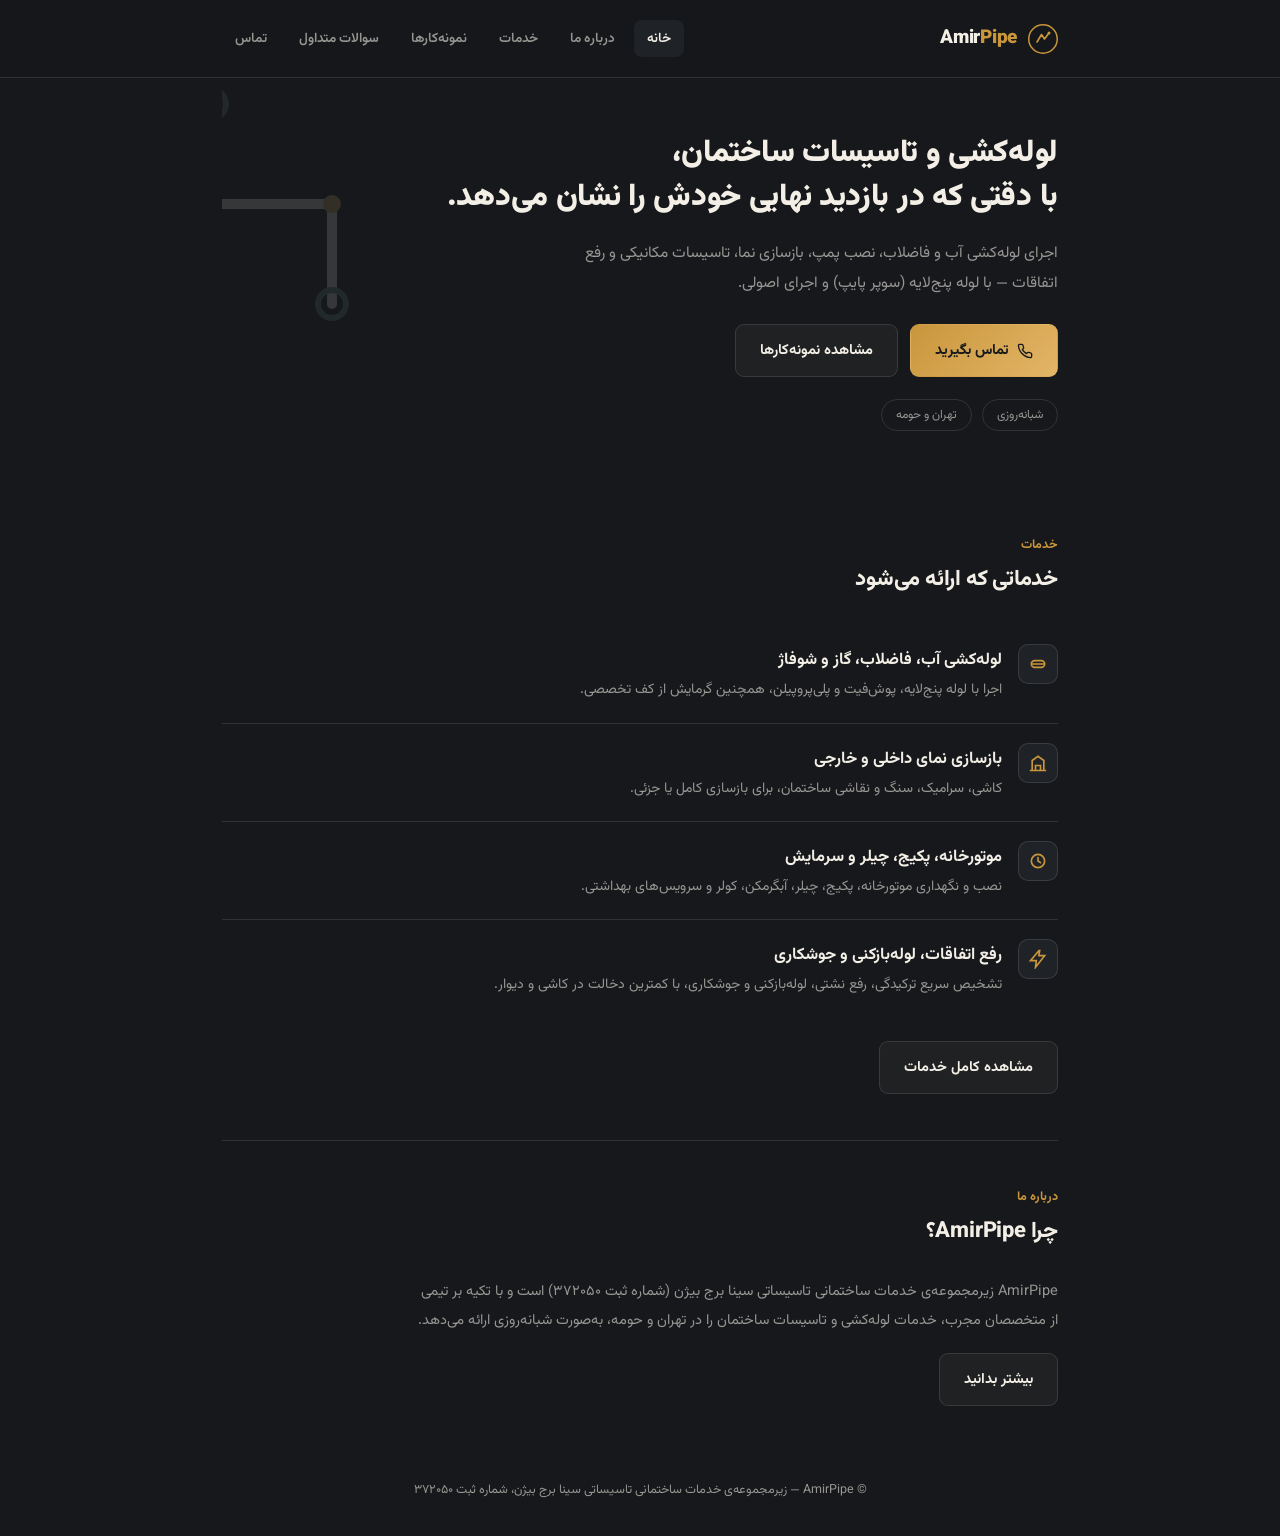
==== index.html @ 81144628 "Add files via upload" ====
<!DOCTYPE html>
<html lang="fa" dir="rtl">
<head>
<meta charset="UTF-8">
<meta name="viewport" content="width=device-width, initial-scale=1.0">
<title>خانه | AmirPipe</title>
<link rel="stylesheet" href="https://fonts.googleapis.com/css2?family=Vazirmatn:wght@400;500;700;800;900&display=swap">
<link rel="stylesheet" href="style.css">

</head>
<body>
<header class="site-header">
  <div class="wrap header-inner">
    <a href="index.html" class="brand">
      <svg viewBox="0 0 40 40" fill="none" xmlns="http://www.w3.org/2000/svg">
  <circle cx="20" cy="20" r="19" stroke="#c9963c" stroke-width="2"/>
  <path d="M12 24 L18 14 L22 20 L28 12" stroke="#c9963c" stroke-width="2.2" stroke-linecap="round" stroke-linejoin="round" fill="none"/>
  <circle cx="28" cy="12" r="2" fill="#c9963c"/>
</svg>
      <div class="brand-name">Amir<span>Pipe</span></div>
    </a>
    <nav class="main-nav">
      <a href="index.html" class="active">خانه</a>
<a href="about.html" class="">درباره ما</a>
<a href="services.html" class="">خدمات</a>
<a href="portfolio.html" class="">نمونه‌کارها</a>
<a href="faq.html" class="">سوالات متداول</a>
<a href="contact.html" class="">تماس</a>

    </nav>
  </div>
</header>
<div class="wrap">

<section class="hero" style="border-bottom:none;">
  <svg class="hero-pipe" viewBox="0 0 240 280" fill="none" xmlns="http://www.w3.org/2000/svg">
  <path d="M40 20 V120 H160 V220" stroke="#f3efe6" stroke-width="10" stroke-linecap="round"/>
  <circle cx="40" cy="20" r="14" fill="none" stroke="#6f9186" stroke-width="6"/>
  <circle cx="160" cy="220" r="14" fill="none" stroke="#6f9186" stroke-width="6"/>
  <circle cx="160" cy="120" r="9" fill="#e3b567"/>
</svg>
  <div class="hero-inner">
    <h1>لوله‌کشی و تاسیسات ساختمان،<br>با دقتی که در بازدید نهایی خودش را نشان می‌دهد.</h1>
    <p class="lead">اجرای لوله‌کشی آب و فاضلاب، نصب پمپ، بازسازی نما، تاسیسات مکانیکی و رفع اتفاقات — با لوله پنج‌لایه (سوپر پایپ) و اجرای اصولی.</p>
    <div class="cta-row">
      <a href="tel:09123303743" class="btn btn-primary"><svg width="16" height="16" viewBox="0 0 24 24" fill="none" stroke="currentColor" stroke-width="2"><path d="M22 16.92v3a2 2 0 0 1-2.18 2 19.79 19.79 0 0 1-8.63-3.07 19.5 19.5 0 0 1-6-6 19.79 19.79 0 0 1-3.07-8.67A2 2 0 0 1 4.11 2h3a2 2 0 0 1 2 1.72c.127.96.361 1.903.7 2.81a2 2 0 0 1-.45 2.11L8.09 9.91a16 16 0 0 0 6 6l1.27-1.27a2 2 0 0 1 2.11-.45c.907.339 1.85.573 2.81.7A2 2 0 0 1 22 16.92z"/></svg>تماس بگیرید</a>
      <a href="portfolio.html" class="btn btn-ghost">مشاهده نمونه‌کارها</a>
    </div>
    <div class="badges">
      <span class="badge">شبانه‌روزی</span>
      <span class="badge">تهران و حومه</span>
    </div>
  </div>
</section>

<section>
  <p class="section-tag">خدمات</p>
  <h2 class="section-title">خدماتی که ارائه می‌شود</h2>
  <div class="service-row">
    <div class="service-icon"><svg viewBox="0 0 24 24" fill="none" stroke-width="2" stroke-linecap="round"><path d="M4 12h16M4 12a4 4 0 014-4h8a4 4 0 014 4M4 12a4 4 0 004 4h8a4 4 0 004-4"/></svg></div>
    <div class="service-text"><h3>لوله‌کشی آب، فاضلاب، گاز و شوفاژ</h3><p>اجرا با لوله پنج‌لایه، پوش‌فیت و پلی‌پروپیلن، همچنین گرمایش از کف تخصصی.</p></div>
  </div><div class="service-row">
    <div class="service-icon"><svg viewBox="0 0 24 24" fill="none" stroke-width="2" stroke-linecap="round"><path d="M3 21h18M5 21V9l7-5 7 5v12M9 21v-6h6v6"/></svg></div>
    <div class="service-text"><h3>بازسازی نمای داخلی و خارجی</h3><p>کاشی، سرامیک، سنگ و نقاشی ساختمان، برای بازسازی کامل یا جزئی.</p></div>
  </div><div class="service-row">
    <div class="service-icon"><svg viewBox="0 0 24 24" fill="none" stroke-width="2" stroke-linecap="round"><circle cx="12" cy="12" r="8"/><path d="M12 8v4l3 2"/></svg></div>
    <div class="service-text"><h3>موتورخانه، پکیج، چیلر و سرمایش</h3><p>نصب و نگهداری موتورخانه، پکیج، چیلر، آبگرمکن، کولر و سرویس‌های بهداشتی.</p></div>
  </div><div class="service-row">
    <div class="service-icon"><svg viewBox="0 0 24 24" fill="none" stroke-width="2" stroke-linecap="round"><path d="M13 2 3 14h7l-1 8 11-14h-7l1-6z"/></svg></div>
    <div class="service-text"><h3>رفع اتفاقات، لوله‌بازکنی و جوشکاری</h3><p>تشخیص سریع ترکیدگی، رفع نشتی، لوله‌بازکنی و جوشکاری، با کمترین دخالت در کاشی و دیوار.</p></div>
  </div>
  <div style="margin-top:24px;"><a href="services.html" class="btn btn-ghost">مشاهده کامل خدمات</a></div>
</section>

<section style="border-bottom:none;">
  <p class="section-tag">درباره ما</p>
  <h2 class="section-title">چرا AmirPipe؟</h2>
  <div class="about-block">
    <p>AmirPipe زیرمجموعه‌ی خدمات ساختمانی تاسیساتی سینا برج بیژن (شماره ثبت ۳۷۲۰۵۰) است و با تکیه بر تیمی از متخصصان مجرب، خدمات لوله‌کشی و تاسیسات ساختمان را در تهران و حومه، به‌صورت شبانه‌روزی ارائه می‌دهد.</p>
  </div>
  <a href="about.html" class="btn btn-ghost">بیشتر بدانید</a>
</section>

</div>
<footer class="site-footer">© AmirPipe — زیرمجموعه‌ی خدمات ساختمانی تاسیساتی سینا برج بیژن، شماره ثبت ۳۷۲۰۵۰</footer>
</body>
</html>
---- style.css ----
:root {
  --ink: #16181c;
  --ink-soft: #1f2227;
  --ink-softer: #292c32;
  --paper: #f3efe6;
  --gold: #c9963c;
  --gold-bright: #e3b567;
  --verdigris: #6f9186;
  --line: rgba(243,239,230,0.12);
  --muted: rgba(243,239,230,0.58);
}
* { box-sizing: border-box; }
html, body {
  margin: 0; padding: 0; background: var(--ink); color: var(--paper);
  font-family: 'Vazirmatn', Tahoma, sans-serif; direction: rtl; -webkit-font-smoothing: antialiased;
}
img { max-width: 100%; display: block; }
.wrap { max-width: 880px; margin: 0 auto; padding: 0 22px; }
a { color: inherit; }

/* header + nav */
header.site-header {
  padding: 20px 0; border-bottom: 1px solid var(--line);
  position: sticky; top: 0; background: rgba(22,24,28,0.92); backdrop-filter: blur(6px); z-index: 50;
}
.header-inner { display: flex; align-items: center; justify-content: space-between; gap: 16px; flex-wrap: wrap; }
.brand { display: flex; align-items: center; gap: 11px; text-decoration: none; }
.brand svg { width: 30px; height: 30px; flex-shrink: 0; }
.brand-name { font-weight: 900; font-size: 19px; letter-spacing: -0.3px; color: var(--paper); }
.brand-name span { color: var(--gold); }
nav.main-nav { display: flex; gap: 6px; flex-wrap: wrap; }
nav.main-nav a {
  font-size: 13.5px; font-weight: 600; text-decoration: none; color: var(--muted);
  padding: 8px 13px; border-radius: 8px; transition: all 0.15s ease;
}
nav.main-nav a:hover, nav.main-nav a.active { color: var(--paper); background: var(--ink-soft); }

/* hero */
.hero { position: relative; padding: 54px 0 58px; overflow: hidden; border-bottom: 1px solid var(--line); }
.hero-pipe { position: absolute; inset-inline-end: -50px; top: 6px; width: 240px; opacity: 0.14; z-index: 0; }
.hero-inner { position: relative; z-index: 1; max-width: 620px; }
.hero h1 { font-size: 31px; font-weight: 900; line-height: 1.42; margin: 0 0 18px; letter-spacing: -0.3px; }
.hero p.lead { font-size: 15.5px; color: var(--muted); line-height: 1.95; margin: 0 0 26px; max-width: 480px; }
.badges { display: flex; gap: 10px; margin-top: 22px; flex-wrap: wrap; }
.badge { font-size: 12px; color: var(--muted); border: 1px solid var(--line); border-radius: 999px; padding: 6px 14px; }

/* page header (non-home pages) */
.page-header { padding: 40px 0 6px; }
.section-tag { font-size: 12.5px; color: var(--gold); font-weight: 700; margin: 0 0 7px; }
.page-title { font-size: 27px; font-weight: 900; margin: 0 0 14px; letter-spacing: -0.3px; }
.page-lead { font-size: 15px; color: var(--muted); line-height: 1.9; max-width: 600px; margin: 0 0 8px; }

.cta-row { display: flex; gap: 12px; flex-wrap: wrap; }
.btn {
  display: inline-flex; align-items: center; gap: 8px; padding: 14px 24px; border-radius: 9px;
  font-size: 14.5px; font-weight: 700; text-decoration: none; border: 1px solid transparent; cursor: pointer;
}
.btn-primary { background: linear-gradient(135deg, var(--gold), var(--gold-bright)); color: #16181c; }
.btn-ghost { border-color: var(--line); color: var(--paper); background: rgba(243,239,230,0.04); }
.btn-ghost:hover { border-color: var(--gold); }

section { padding: 46px 0; border-bottom: 1px solid var(--line); }
.section-title { font-size: 22px; font-weight: 800; margin: 0 0 28px; letter-spacing: -0.2px; }

/* services */
.service-row { display: flex; align-items: flex-start; gap: 16px; padding: 19px 0; border-top: 1px solid var(--line); }
.service-row:first-of-type { border-top: none; }
.service-icon {
  width: 40px; height: 40px; flex-shrink: 0; border-radius: 10px; background: var(--ink-soft);
  display: flex; align-items: center; justify-content: center; border: 1px solid var(--line);
}
.service-icon svg { width: 20px; height: 20px; stroke: var(--gold); }
.service-text h3 { font-size: 16.5px; font-weight: 700; margin: 3px 0 5px; }
.service-text p { font-size: 14px; color: var(--muted); margin: 0; line-height: 1.8; }
.service-detail { margin-top: 14px; padding-inline-start: 56px; }
.service-detail p { font-size: 13.5px; color: var(--muted); line-height: 1.9; margin: 0 0 8px; max-width: 600px; }
.service-detail ul { margin: 0; padding-inline-start: 18px; font-size: 13.5px; color: var(--muted); line-height: 1.9; }

/* portfolio */
.cat-block { margin-bottom: 34px; }
.cat-block:last-child { margin-bottom: 0; }
.cat-title { display: flex; align-items: center; gap: 10px; font-size: 15px; font-weight: 700; margin: 0 0 14px; color: var(--gold-bright); }
.cat-title::after { content: ""; flex: 1; height: 1px; background: var(--line); }
.ticket-grid { display: grid; grid-template-columns: repeat(2, 1fr); gap: 12px; }
.ticket {
  background: var(--ink-soft); border: 1px dashed rgba(243,239,230,0.25); border-radius: 10px;
  aspect-ratio: 1 / 1; display: flex; flex-direction: column; align-items: center; justify-content: center;
  text-align: center; padding: 14px; gap: 8px;
}
.ticket svg { width: 24px; height: 24px; stroke: var(--muted); }
.ticket span { font-size: 11.5px; color: var(--muted); line-height: 1.6; }
.portfolio-note { margin-top: 20px; font-size: 13px; color: var(--muted); }

.photo-grid { display: grid; grid-template-columns: repeat(2, 1fr); gap: 10px; }
.photo-grid img {
  width: 100%; aspect-ratio: 1 / 1; object-fit: cover; border-radius: 10px;
  border: 1px solid var(--line);
}
.cat-desc { font-size: 13px; color: var(--muted); margin: -6px 0 14px; line-height: 1.8; }
.also-note {
  margin-top: 8px; padding: 18px 18px; background: var(--ink-soft); border: 1px dashed var(--gold);
  border-radius: 10px; font-size: 13.5px; color: var(--muted); line-height: 1.9;
}
.also-note strong { color: var(--paper); }

.lightbox {
  position: fixed; inset: 0; background: rgba(10,11,13,0.92); z-index: 999;
  display: none; align-items: center; justify-content: center; padding: 24px;
  cursor: zoom-out;
}
.lightbox.open { display: flex; }
.lightbox img { max-width: 100%; max-height: 100%; border-radius: 8px; object-fit: contain; }
.photo-grid img { cursor: zoom-in; }

/* faq */
.faq-item { border-top: 1px solid var(--line); }
.faq-item:first-of-type { border-top: none; }
.faq-q {
  width: 100%; text-align: right; background: none; border: none; font-family: inherit;
  font-size: 15.5px; font-weight: 700; color: var(--paper); padding: 19px 0; cursor: pointer;
  display: flex; justify-content: space-between; align-items: center; gap: 12px;
}
.faq-q .plus {
  flex-shrink: 0; width: 23px; height: 23px; border-radius: 6px; background: var(--ink-soft);
  display: flex; align-items: center; justify-content: center; font-size: 16px; color: var(--gold);
  transition: transform 0.2s ease; border: 1px solid var(--line);
}
.faq-item.open .faq-q .plus { transform: rotate(45deg); }
.faq-a { max-height: 0; overflow: hidden; transition: max-height 0.25s ease; }
.faq-a p { font-size: 14px; color: var(--muted); line-height: 1.9; margin: 0 0 19px; max-width: 560px; }

/* about */
.about-block { max-width: 640px; }
.about-block p { font-size: 14.5px; color: var(--muted); line-height: 2; margin: 0 0 18px; }
.value-grid { display: grid; grid-template-columns: 1fr 1fr; gap: 14px; margin-top: 10px; }
.value-card { background: var(--ink-soft); border: 1px solid var(--line); border-radius: 10px; padding: 18px; }
.value-card h4 { font-size: 14.5px; font-weight: 700; margin: 0 0 6px; color: var(--gold-bright); }
.value-card p { font-size: 13px; color: var(--muted); margin: 0; line-height: 1.8; }
.credential {
  display: flex; align-items: center; gap: 12px; background: rgba(201,150,60,0.1);
  border: 1px dashed var(--gold); border-radius: 10px; padding: 14px 16px; margin-top: 24px;
}
.credential svg { width: 22px; height: 22px; stroke: var(--gold); flex-shrink: 0; }
.credential span { font-size: 13px; color: var(--muted); line-height: 1.7; }

/* contact */
.contact-grid { display: flex; flex-direction: column; gap: 12px; }
.contact-link {
  display: flex; align-items: center; gap: 14px; padding: 17px 18px; background: var(--ink-soft);
  border: 1px solid var(--line); border-radius: 10px; text-decoration: none; color: var(--paper);
}
.contact-link:hover { border-color: var(--gold); }
.contact-link svg { width: 20px; height: 20px; stroke: var(--gold); flex-shrink: 0; }
.contact-link strong { font-size: 14.5px; font-weight: 700; display: block; margin-bottom: 2px; }
.contact-link span.sub { font-size: 12.5px; color: var(--muted); }
.contact-two { display: flex; gap: 12px; }
.contact-two .contact-link { flex: 1; }
.address-block {
  display: flex; align-items: flex-start; gap: 14px; padding: 17px 18px; background: var(--ink-soft);
  border: 1px solid var(--line); border-radius: 10px; margin-top: 12px;
}
.address-block svg { width: 20px; height: 20px; stroke: var(--gold); flex-shrink: 0; margin-top: 2px; }
.address-block strong { font-size: 14.5px; font-weight: 700; display: block; margin-bottom: 4px; }
.address-block span { font-size: 13.5px; color: var(--muted); line-height: 1.7; }

footer.site-footer { padding: 28px 0 36px; text-align: center; font-size: 12.5px; color: var(--muted); }

@media (max-width: 480px) {
  .hero h1 { font-size: 25px; }
  .hero-pipe { width: 160px; }
  .contact-two { flex-direction: column; }
  .value-grid { grid-template-columns: 1fr; }
  .service-detail { padding-inline-start: 0; margin-top: 10px; }
  nav.main-nav { justify-content: flex-start; width: 100%; overflow-x: auto; }
}
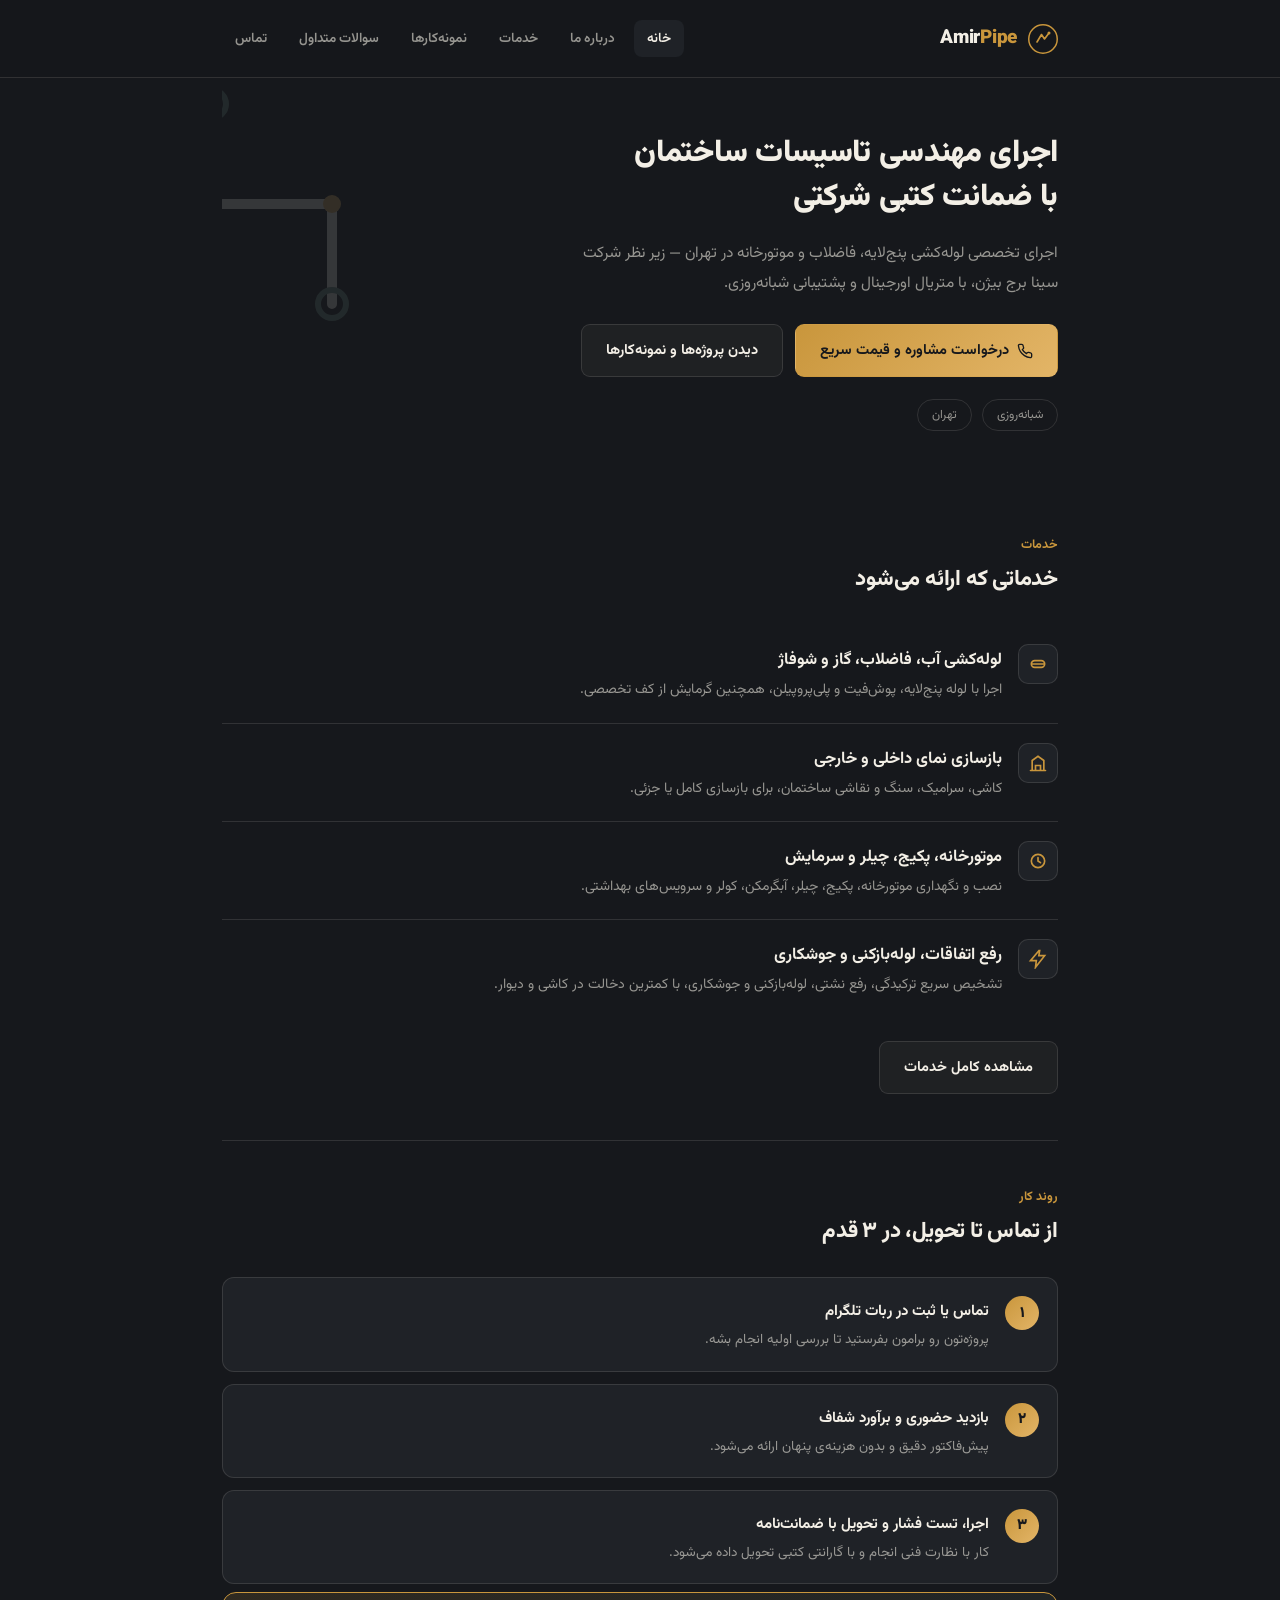
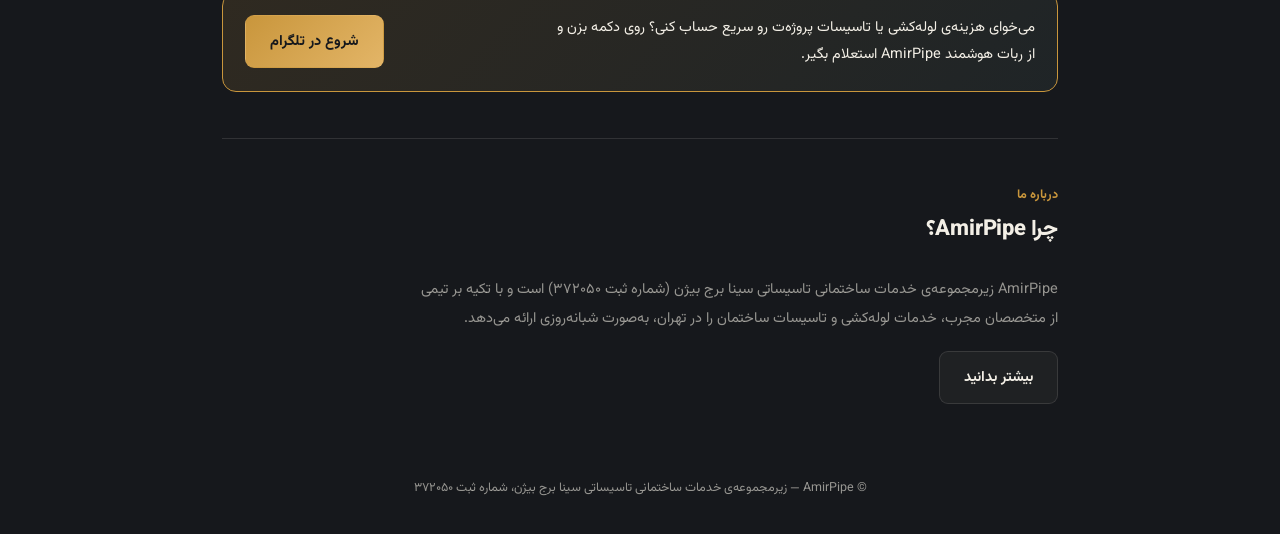
==== commit 21f01529: "Add files via upload" ====
--- a/index.html
+++ b/index.html
@@ -40,15 +40,15 @@
   <circle cx="160" cy="120" r="9" fill="#e3b567"/>
 </svg>
   <div class="hero-inner">
-    <h1>لوله‌کشی و تاسیسات ساختمان،<br>با دقتی که در بازدید نهایی خودش را نشان می‌دهد.</h1>
-    <p class="lead">اجرای لوله‌کشی آب و فاضلاب، نصب پمپ، بازسازی نما، تاسیسات مکانیکی و رفع اتفاقات — با لوله پنج‌لایه (سوپر پایپ) و اجرای اصولی.</p>
+    <h1>اجرای مهندسی تاسیسات ساختمان<br>با ضمانت کتبی شرکتی</h1>
+    <p class="lead">اجرای تخصصی لوله‌کشی پنج‌لایه، فاضلاب و موتورخانه در تهران — زیر نظر شرکت سینا برج بیژن، با متریال اورجینال و پشتیبانی شبانه‌روزی.</p>
     <div class="cta-row">
-      <a href="tel:09123303743" class="btn btn-primary"><svg width="16" height="16" viewBox="0 0 24 24" fill="none" stroke="currentColor" stroke-width="2"><path d="M22 16.92v3a2 2 0 0 1-2.18 2 19.79 19.79 0 0 1-8.63-3.07 19.5 19.5 0 0 1-6-6 19.79 19.79 0 0 1-3.07-8.67A2 2 0 0 1 4.11 2h3a2 2 0 0 1 2 1.72c.127.96.361 1.903.7 2.81a2 2 0 0 1-.45 2.11L8.09 9.91a16 16 0 0 0 6 6l1.27-1.27a2 2 0 0 1 2.11-.45c.907.339 1.85.573 2.81.7A2 2 0 0 1 22 16.92z"/></svg>تماس بگیرید</a>
-      <a href="portfolio.html" class="btn btn-ghost">مشاهده نمونه‌کارها</a>
+      <a href="https://t.me/Amirpipe_bot" class="btn btn-primary"><svg width="16" height="16" viewBox="0 0 24 24" fill="none" stroke="currentColor" stroke-width="2"><path d="M22 16.92v3a2 2 0 0 1-2.18 2 19.79 19.79 0 0 1-8.63-3.07 19.5 19.5 0 0 1-6-6 19.79 19.79 0 0 1-3.07-8.67A2 2 0 0 1 4.11 2h3a2 2 0 0 1 2 1.72c.127.96.361 1.903.7 2.81a2 2 0 0 1-.45 2.11L8.09 9.91a16 16 0 0 0 6 6l1.27-1.27a2 2 0 0 1 2.11-.45c.907.339 1.85.573 2.81.7A2 2 0 0 1 22 16.92z"/></svg>درخواست مشاوره و قیمت سریع</a>
+      <a href="portfolio.html" class="btn btn-ghost">دیدن پروژه‌ها و نمونه‌کارها</a>
     </div>
     <div class="badges">
       <span class="badge">شبانه‌روزی</span>
-      <span class="badge">تهران و حومه</span>
+      <span class="badge">تهران</span>
     </div>
   </div>
 </section>
@@ -72,11 +72,35 @@
   <div style="margin-top:24px;"><a href="services.html" class="btn btn-ghost">مشاهده کامل خدمات</a></div>
 </section>
 
+<section>
+  <p class="section-tag">روند کار</p>
+  <h2 class="section-title">از تماس تا تحویل، در ۳ قدم</h2>
+  <div class="step-grid">
+    <div class="step-card">
+      <div class="step-num">۱</div>
+      <div class="step-text"><h4>تماس یا ثبت در ربات تلگرام</h4><p>پروژه‌تون رو برامون بفرستید تا بررسی اولیه انجام بشه.</p></div>
+    </div>
+    <div class="step-card">
+      <div class="step-num">۲</div>
+      <div class="step-text"><h4>بازدید حضوری و برآورد شفاف</h4><p>پیش‌فاکتور دقیق و بدون هزینه‌ی پنهان ارائه می‌شود.</p></div>
+    </div>
+    <div class="step-card">
+      <div class="step-num">۳</div>
+      <div class="step-text"><h4>اجرا، تست فشار و تحویل با ضمانت‌نامه</h4><p>کار با نظارت فنی انجام و با گارانتی کتبی تحویل داده می‌شود.</p></div>
+    </div>
+  </div>
+
+  <div class="quote-banner">
+    <p>می‌خوای هزینه‌ی لوله‌کشی یا تاسیسات پروژه‌ت رو سریع حساب کنی؟ روی دکمه بزن و از ربات هوشمند AmirPipe استعلام بگیر.</p>
+    <a href="https://t.me/Amirpipe_bot" class="btn btn-primary">شروع در تلگرام</a>
+  </div>
+</section>
+
 <section style="border-bottom:none;">
   <p class="section-tag">درباره ما</p>
   <h2 class="section-title">چرا AmirPipe؟</h2>
   <div class="about-block">
-    <p>AmirPipe زیرمجموعه‌ی خدمات ساختمانی تاسیساتی سینا برج بیژن (شماره ثبت ۳۷۲۰۵۰) است و با تکیه بر تیمی از متخصصان مجرب، خدمات لوله‌کشی و تاسیسات ساختمان را در تهران و حومه، به‌صورت شبانه‌روزی ارائه می‌دهد.</p>
+    <p>AmirPipe زیرمجموعه‌ی خدمات ساختمانی تاسیساتی سینا برج بیژن (شماره ثبت ۳۷۲۰۵۰) است و با تکیه بر تیمی از متخصصان مجرب، خدمات لوله‌کشی و تاسیسات ساختمان را در تهران، به‌صورت شبانه‌روزی ارائه می‌دهد.</p>
   </div>
   <a href="about.html" class="btn btn-ghost">بیشتر بدانید</a>
 </section>
--- a/style.css
+++ b/style.css
@@ -103,6 +103,26 @@
 }
 .also-note strong { color: var(--paper); }
 
+.step-grid { display: flex; flex-direction: column; gap: 12px; }
+.step-card {
+  display: flex; align-items: flex-start; gap: 16px; padding: 18px; background: var(--ink-soft);
+  border: 1px solid var(--line); border-radius: 12px;
+}
+.step-num {
+  width: 34px; height: 34px; flex-shrink: 0; border-radius: 999px; background: linear-gradient(135deg, var(--gold), var(--gold-bright));
+  color: #16181c; font-weight: 900; font-size: 15px; display: flex; align-items: center; justify-content: center;
+}
+.step-text h4 { font-size: 15px; font-weight: 700; margin: 4px 0 5px; }
+.step-text p { font-size: 13.5px; color: var(--muted); margin: 0; line-height: 1.8; }
+
+.quote-banner {
+  display: flex; align-items: center; justify-content: space-between; gap: 16px; flex-wrap: wrap;
+  padding: 22px; background: linear-gradient(135deg, rgba(201,150,60,0.14), rgba(111,145,134,0.1));
+  border: 1px solid var(--gold); border-radius: 14px; margin-top: 8px;
+}
+.quote-banner p { font-size: 14.5px; color: var(--paper); margin: 0; line-height: 1.85; max-width: 480px; }
+.quote-banner .btn { flex-shrink: 0; }
+
 .lightbox {
   position: fixed; inset: 0; background: rgba(10,11,13,0.92); z-index: 999;
   display: none; align-items: center; justify-content: center; padding: 24px;
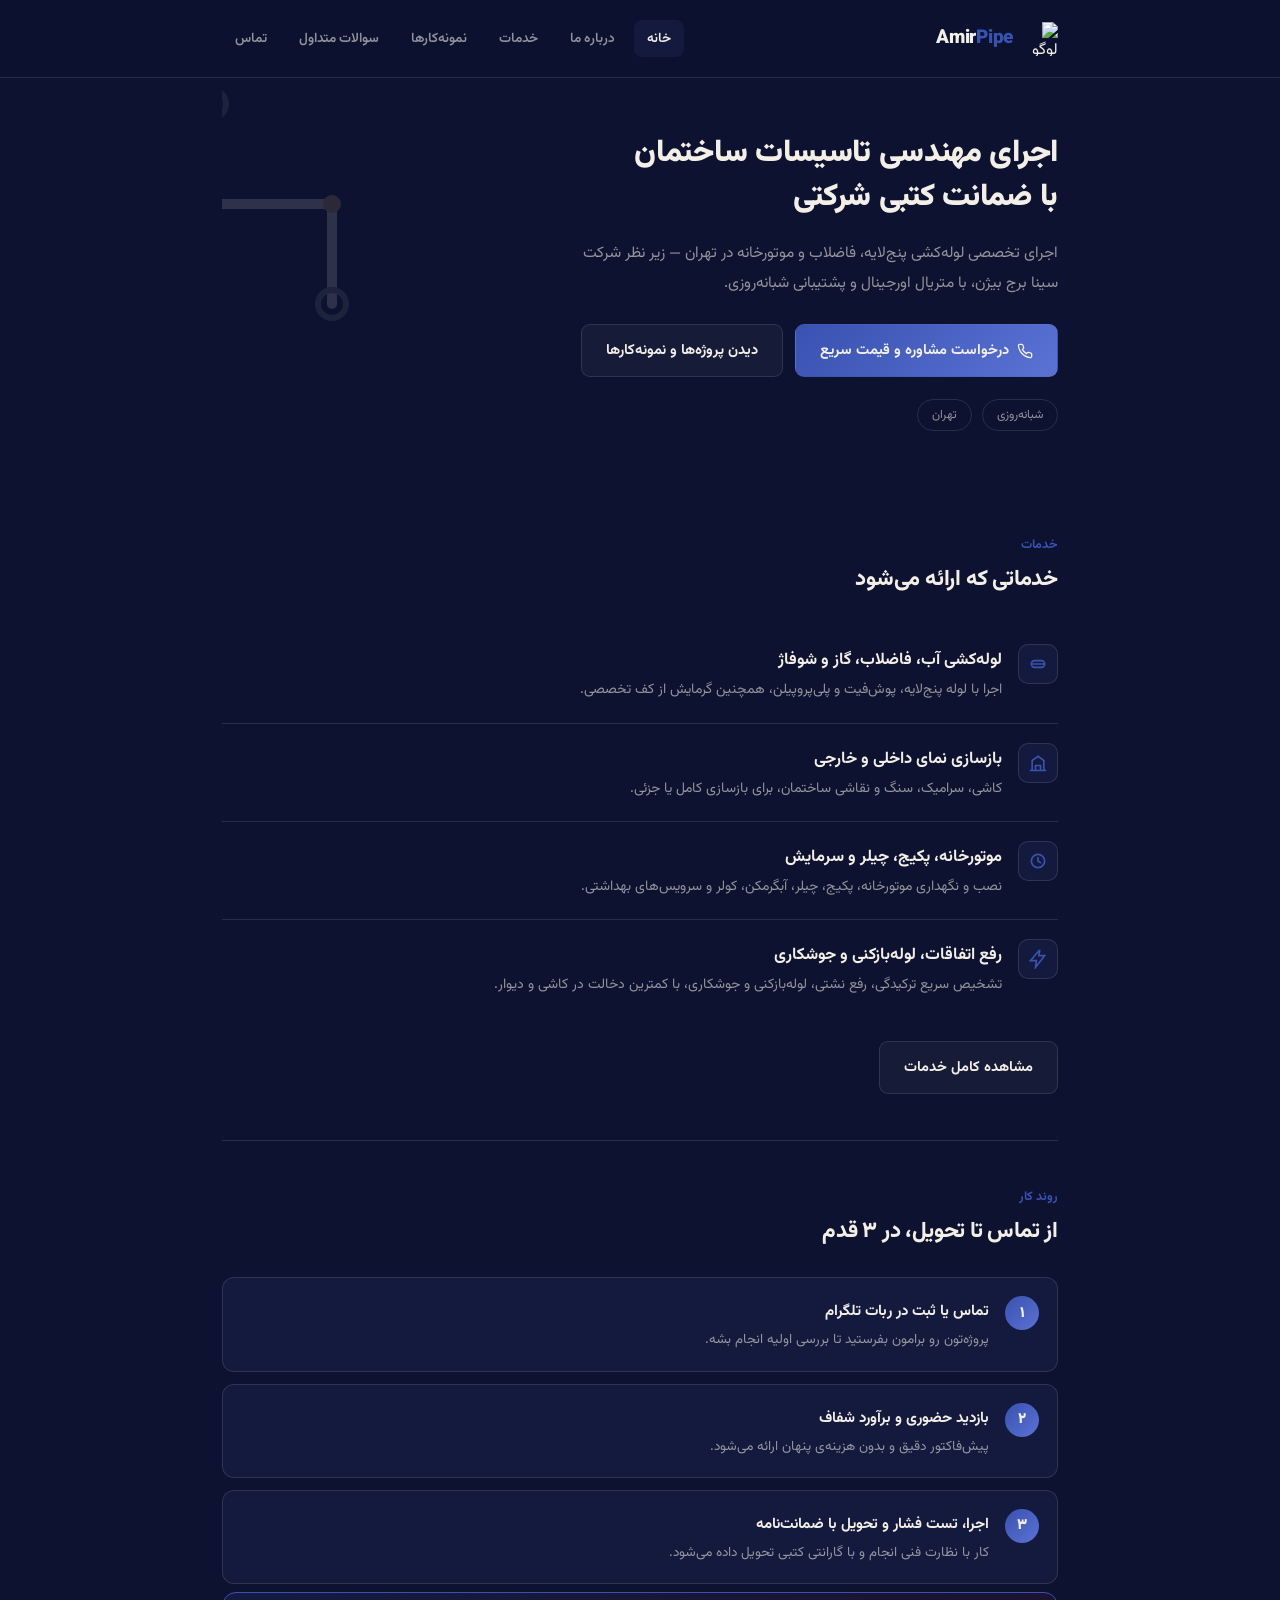
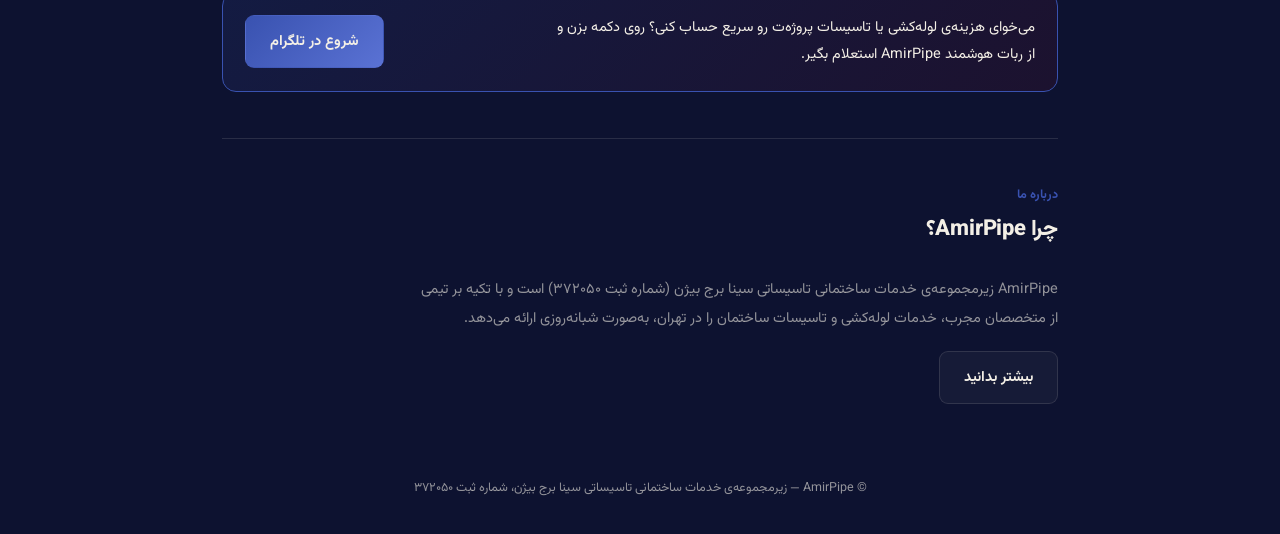
==== commit 2498e859: "Add files via upload" ====
--- a/index.html
+++ b/index.html
@@ -3,7 +3,7 @@
 <head>
 <meta charset="UTF-8">
 <meta name="viewport" content="width=device-width, initial-scale=1.0">
-<title>خانه | AmirPipe</title>
+<title>امیرپایپ | AmirPipe</title>
 <link rel="stylesheet" href="https://fonts.googleapis.com/css2?family=Vazirmatn:wght@400;500;700;800;900&display=swap">
 <link rel="stylesheet" href="style.css">
 
@@ -11,12 +11,7 @@
 <body>
 <header class="site-header">
   <div class="wrap header-inner">
-    <a href="index.html" class="brand">
-      <svg viewBox="0 0 40 40" fill="none" xmlns="http://www.w3.org/2000/svg">
-  <circle cx="20" cy="20" r="19" stroke="#c9963c" stroke-width="2"/>
-  <path d="M12 24 L18 14 L22 20 L28 12" stroke="#c9963c" stroke-width="2.2" stroke-linecap="round" stroke-linejoin="round" fill="none"/>
-  <circle cx="28" cy="12" r="2" fill="#c9963c"/>
-</svg>
+    <a href="index.html" class="brand"><img src="assets/logo.png" alt="لوگو" style="width:34px;height:34px;object-fit:contain;">
       <div class="brand-name">Amir<span>Pipe</span></div>
     </a>
     <nav class="main-nav">
--- a/style.css
+++ b/style.css
@@ -1,11 +1,11 @@
 :root {
-  --ink: #16181c;
-  --ink-soft: #1f2227;
-  --ink-softer: #292c32;
+  --ink: #0d1230;
+  --ink-soft: #141a3e;
+  --ink-softer: #1d2450;
   --paper: #f3efe6;
-  --gold: #c9963c;
-  --gold-bright: #e3b567;
-  --verdigris: #6f9186;
+  --gold: #3952b0;
+  --gold-bright: #5a72d4;
+  --verdigris: #a01024;
   --line: rgba(243,239,230,0.12);
   --muted: rgba(243,239,230,0.58);
 }
@@ -21,7 +21,7 @@
 /* header + nav */
 header.site-header {
   padding: 20px 0; border-bottom: 1px solid var(--line);
-  position: sticky; top: 0; background: rgba(22,24,28,0.92); backdrop-filter: blur(6px); z-index: 50;
+  position: sticky; top: 0; background: rgba(13,18,48,0.92); backdrop-filter: blur(6px); z-index: 50;
 }
 .header-inner { display: flex; align-items: center; justify-content: space-between; gap: 16px; flex-wrap: wrap; }
 .brand { display: flex; align-items: center; gap: 11px; text-decoration: none; }
@@ -55,7 +55,7 @@
   display: inline-flex; align-items: center; gap: 8px; padding: 14px 24px; border-radius: 9px;
   font-size: 14.5px; font-weight: 700; text-decoration: none; border: 1px solid transparent; cursor: pointer;
 }
-.btn-primary { background: linear-gradient(135deg, var(--gold), var(--gold-bright)); color: #16181c; }
+.btn-primary { background: linear-gradient(135deg, var(--gold), var(--gold-bright)); color: #f3efe6; }
 .btn-ghost { border-color: var(--line); color: var(--paper); background: rgba(243,239,230,0.04); }
 .btn-ghost:hover { border-color: var(--gold); }
 
@@ -110,14 +110,14 @@
 }
 .step-num {
   width: 34px; height: 34px; flex-shrink: 0; border-radius: 999px; background: linear-gradient(135deg, var(--gold), var(--gold-bright));
-  color: #16181c; font-weight: 900; font-size: 15px; display: flex; align-items: center; justify-content: center;
+  color: #f3efe6; font-weight: 900; font-size: 15px; display: flex; align-items: center; justify-content: center;
 }
 .step-text h4 { font-size: 15px; font-weight: 700; margin: 4px 0 5px; }
 .step-text p { font-size: 13.5px; color: var(--muted); margin: 0; line-height: 1.8; }
 
 .quote-banner {
   display: flex; align-items: center; justify-content: space-between; gap: 16px; flex-wrap: wrap;
-  padding: 22px; background: linear-gradient(135deg, rgba(201,150,60,0.14), rgba(111,145,134,0.1));
+  padding: 22px; background: linear-gradient(135deg, rgba(57,82,176,0.14), rgba(160,16,36,0.1));
   border: 1px solid var(--gold); border-radius: 14px; margin-top: 8px;
 }
 .quote-banner p { font-size: 14.5px; color: var(--paper); margin: 0; line-height: 1.85; max-width: 480px; }
@@ -157,7 +157,7 @@
 .value-card h4 { font-size: 14.5px; font-weight: 700; margin: 0 0 6px; color: var(--gold-bright); }
 .value-card p { font-size: 13px; color: var(--muted); margin: 0; line-height: 1.8; }
 .credential {
-  display: flex; align-items: center; gap: 12px; background: rgba(201,150,60,0.1);
+  display: flex; align-items: center; gap: 12px; background: rgba(57,82,176,0.1);
   border: 1px dashed var(--gold); border-radius: 10px; padding: 14px 16px; margin-top: 24px;
 }
 .credential svg { width: 22px; height: 22px; stroke: var(--gold); flex-shrink: 0; }
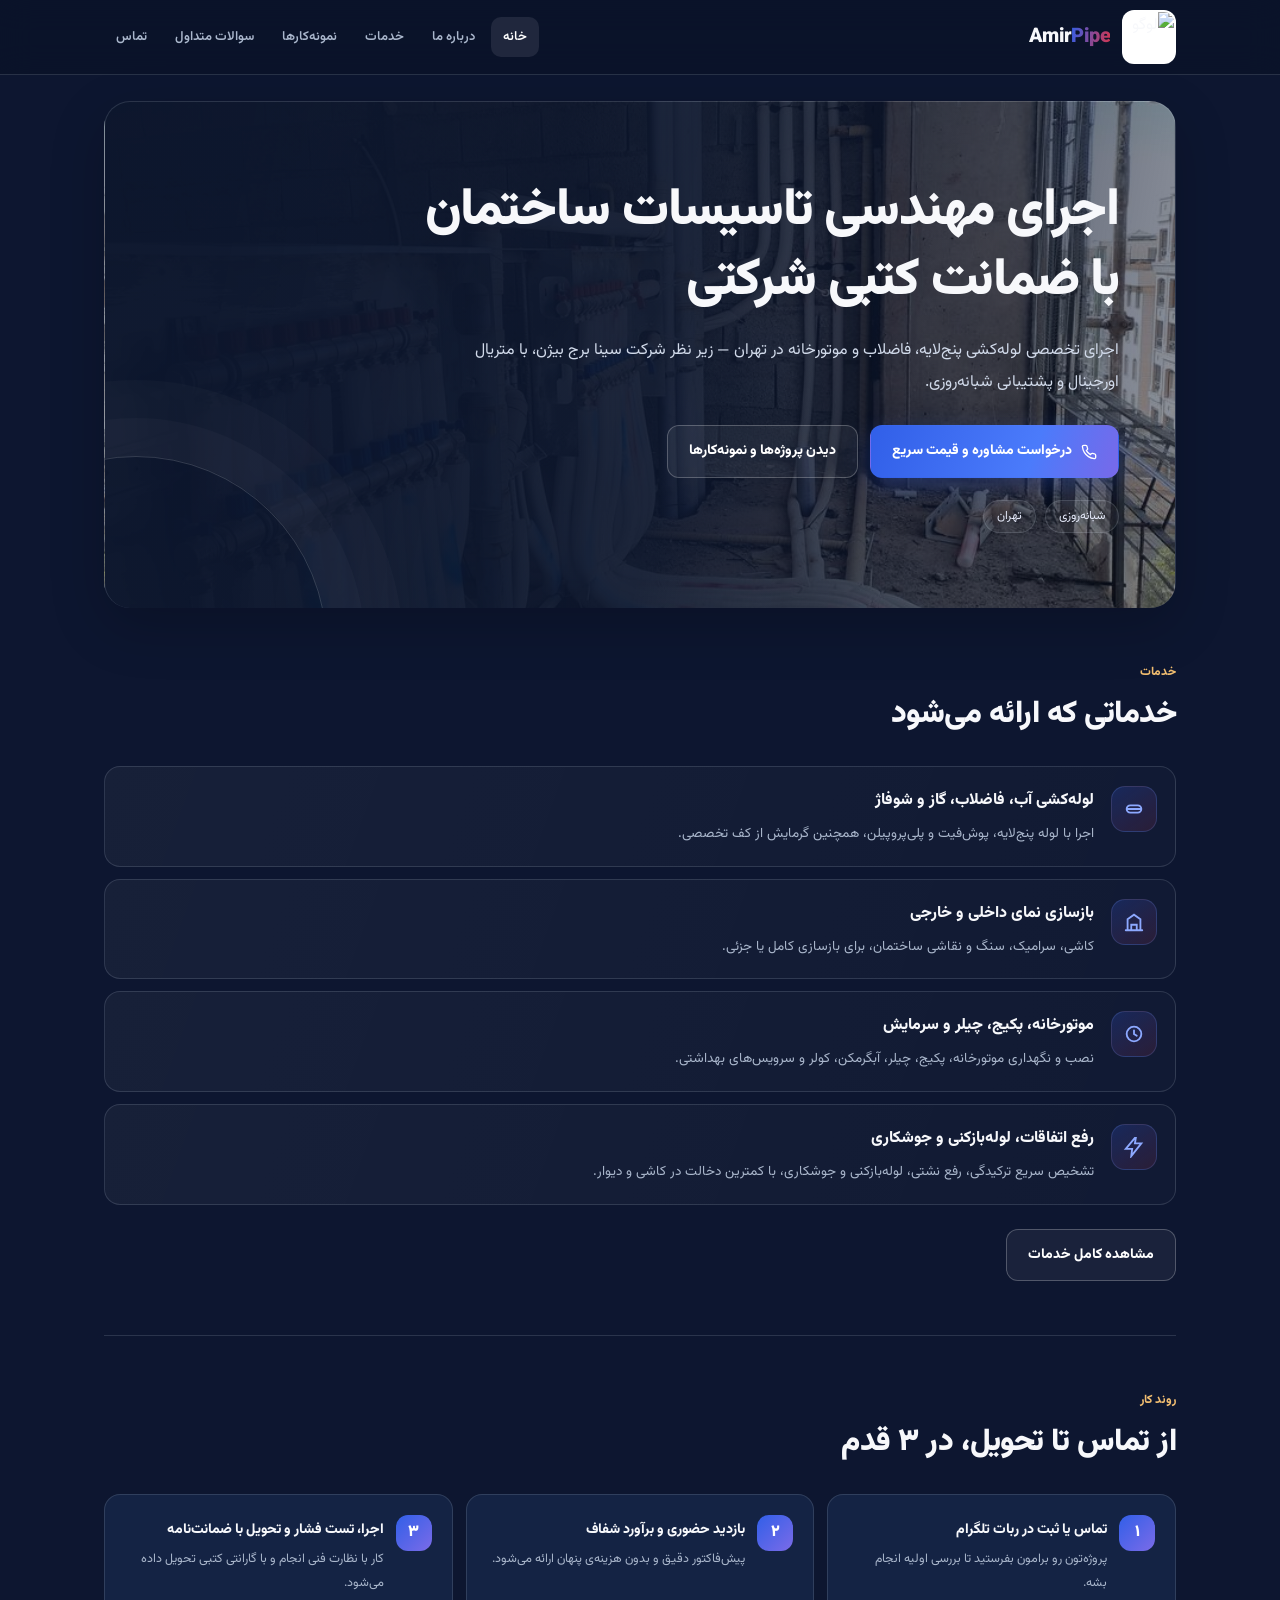
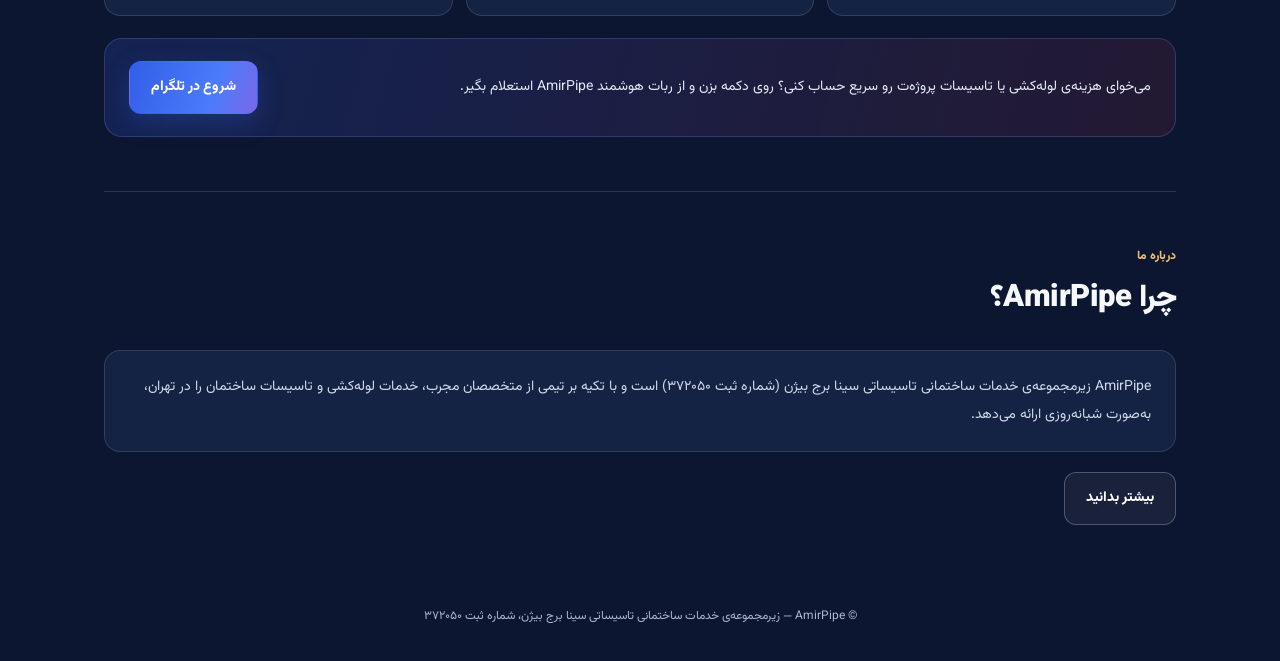
==== commit 83a14ce3: "Add files via upload" ====
--- a/index.html
+++ b/index.html
@@ -4,6 +4,8 @@
 <meta charset="UTF-8">
 <meta name="viewport" content="width=device-width, initial-scale=1.0">
 <title>امیرپایپ | AmirPipe</title>
+<meta name="description" content="امیرپایپ؛ خدمات تخصصی لوله‌کشی و تاسیسات ساختمان در تهران، اجرای پمپ آب، گرمایش از کف و رفع نشتی.">
+<meta name="theme-color" content="#0d1630">
 <link rel="stylesheet" href="https://fonts.googleapis.com/css2?family=Vazirmatn:wght@400;500;700;800;900&display=swap">
 <link rel="stylesheet" href="style.css">
 
@@ -11,7 +13,7 @@
 <body>
 <header class="site-header">
   <div class="wrap header-inner">
-    <a href="index.html" class="brand"><img src="assets/logo.png" alt="لوگو" style="width:34px;height:34px;object-fit:contain;">
+    <a href="index.html" class="brand"><img src="assets/amirpipe-logo-original.jpeg" alt="لوگو" >
       <div class="brand-name">Amir<span>Pipe</span></div>
     </a>
     <nav class="main-nav">
--- a/style.css
+++ b/style.css
@@ -1,195 +1,15 @@
-:root {
-  --ink: #0d1230;
-  --ink-soft: #141a3e;
-  --ink-softer: #1d2450;
-  --paper: #f3efe6;
-  --gold: #3952b0;
-  --gold-bright: #5a72d4;
-  --verdigris: #a01024;
-  --line: rgba(243,239,230,0.12);
-  --muted: rgba(243,239,230,0.58);
-}
-* { box-sizing: border-box; }
-html, body {
-  margin: 0; padding: 0; background: var(--ink); color: var(--paper);
-  font-family: 'Vazirmatn', Tahoma, sans-serif; direction: rtl; -webkit-font-smoothing: antialiased;
-}
-img { max-width: 100%; display: block; }
-.wrap { max-width: 880px; margin: 0 auto; padding: 0 22px; }
-a { color: inherit; }
-
-/* header + nav */
-header.site-header {
-  padding: 20px 0; border-bottom: 1px solid var(--line);
-  position: sticky; top: 0; background: rgba(13,18,48,0.92); backdrop-filter: blur(6px); z-index: 50;
-}
-.header-inner { display: flex; align-items: center; justify-content: space-between; gap: 16px; flex-wrap: wrap; }
-.brand { display: flex; align-items: center; gap: 11px; text-decoration: none; }
-.brand svg { width: 30px; height: 30px; flex-shrink: 0; }
-.brand-name { font-weight: 900; font-size: 19px; letter-spacing: -0.3px; color: var(--paper); }
-.brand-name span { color: var(--gold); }
-nav.main-nav { display: flex; gap: 6px; flex-wrap: wrap; }
-nav.main-nav a {
-  font-size: 13.5px; font-weight: 600; text-decoration: none; color: var(--muted);
-  padding: 8px 13px; border-radius: 8px; transition: all 0.15s ease;
-}
-nav.main-nav a:hover, nav.main-nav a.active { color: var(--paper); background: var(--ink-soft); }
-
-/* hero */
-.hero { position: relative; padding: 54px 0 58px; overflow: hidden; border-bottom: 1px solid var(--line); }
-.hero-pipe { position: absolute; inset-inline-end: -50px; top: 6px; width: 240px; opacity: 0.14; z-index: 0; }
-.hero-inner { position: relative; z-index: 1; max-width: 620px; }
-.hero h1 { font-size: 31px; font-weight: 900; line-height: 1.42; margin: 0 0 18px; letter-spacing: -0.3px; }
-.hero p.lead { font-size: 15.5px; color: var(--muted); line-height: 1.95; margin: 0 0 26px; max-width: 480px; }
-.badges { display: flex; gap: 10px; margin-top: 22px; flex-wrap: wrap; }
-.badge { font-size: 12px; color: var(--muted); border: 1px solid var(--line); border-radius: 999px; padding: 6px 14px; }
-
-/* page header (non-home pages) */
-.page-header { padding: 40px 0 6px; }
-.section-tag { font-size: 12.5px; color: var(--gold); font-weight: 700; margin: 0 0 7px; }
-.page-title { font-size: 27px; font-weight: 900; margin: 0 0 14px; letter-spacing: -0.3px; }
-.page-lead { font-size: 15px; color: var(--muted); line-height: 1.9; max-width: 600px; margin: 0 0 8px; }
-
-.cta-row { display: flex; gap: 12px; flex-wrap: wrap; }
-.btn {
-  display: inline-flex; align-items: center; gap: 8px; padding: 14px 24px; border-radius: 9px;
-  font-size: 14.5px; font-weight: 700; text-decoration: none; border: 1px solid transparent; cursor: pointer;
-}
-.btn-primary { background: linear-gradient(135deg, var(--gold), var(--gold-bright)); color: #f3efe6; }
-.btn-ghost { border-color: var(--line); color: var(--paper); background: rgba(243,239,230,0.04); }
-.btn-ghost:hover { border-color: var(--gold); }
-
-section { padding: 46px 0; border-bottom: 1px solid var(--line); }
-.section-title { font-size: 22px; font-weight: 800; margin: 0 0 28px; letter-spacing: -0.2px; }
-
-/* services */
-.service-row { display: flex; align-items: flex-start; gap: 16px; padding: 19px 0; border-top: 1px solid var(--line); }
-.service-row:first-of-type { border-top: none; }
-.service-icon {
-  width: 40px; height: 40px; flex-shrink: 0; border-radius: 10px; background: var(--ink-soft);
-  display: flex; align-items: center; justify-content: center; border: 1px solid var(--line);
-}
-.service-icon svg { width: 20px; height: 20px; stroke: var(--gold); }
-.service-text h3 { font-size: 16.5px; font-weight: 700; margin: 3px 0 5px; }
-.service-text p { font-size: 14px; color: var(--muted); margin: 0; line-height: 1.8; }
-.service-detail { margin-top: 14px; padding-inline-start: 56px; }
-.service-detail p { font-size: 13.5px; color: var(--muted); line-height: 1.9; margin: 0 0 8px; max-width: 600px; }
-.service-detail ul { margin: 0; padding-inline-start: 18px; font-size: 13.5px; color: var(--muted); line-height: 1.9; }
-
-/* portfolio */
-.cat-block { margin-bottom: 34px; }
-.cat-block:last-child { margin-bottom: 0; }
-.cat-title { display: flex; align-items: center; gap: 10px; font-size: 15px; font-weight: 700; margin: 0 0 14px; color: var(--gold-bright); }
-.cat-title::after { content: ""; flex: 1; height: 1px; background: var(--line); }
-.ticket-grid { display: grid; grid-template-columns: repeat(2, 1fr); gap: 12px; }
-.ticket {
-  background: var(--ink-soft); border: 1px dashed rgba(243,239,230,0.25); border-radius: 10px;
-  aspect-ratio: 1 / 1; display: flex; flex-direction: column; align-items: center; justify-content: center;
-  text-align: center; padding: 14px; gap: 8px;
-}
-.ticket svg { width: 24px; height: 24px; stroke: var(--muted); }
-.ticket span { font-size: 11.5px; color: var(--muted); line-height: 1.6; }
-.portfolio-note { margin-top: 20px; font-size: 13px; color: var(--muted); }
-
-.photo-grid { display: grid; grid-template-columns: repeat(2, 1fr); gap: 10px; }
-.photo-grid img {
-  width: 100%; aspect-ratio: 1 / 1; object-fit: cover; border-radius: 10px;
-  border: 1px solid var(--line);
-}
-.cat-desc { font-size: 13px; color: var(--muted); margin: -6px 0 14px; line-height: 1.8; }
-.also-note {
-  margin-top: 8px; padding: 18px 18px; background: var(--ink-soft); border: 1px dashed var(--gold);
-  border-radius: 10px; font-size: 13.5px; color: var(--muted); line-height: 1.9;
-}
-.also-note strong { color: var(--paper); }
-
-.step-grid { display: flex; flex-direction: column; gap: 12px; }
-.step-card {
-  display: flex; align-items: flex-start; gap: 16px; padding: 18px; background: var(--ink-soft);
-  border: 1px solid var(--line); border-radius: 12px;
-}
-.step-num {
-  width: 34px; height: 34px; flex-shrink: 0; border-radius: 999px; background: linear-gradient(135deg, var(--gold), var(--gold-bright));
-  color: #f3efe6; font-weight: 900; font-size: 15px; display: flex; align-items: center; justify-content: center;
-}
-.step-text h4 { font-size: 15px; font-weight: 700; margin: 4px 0 5px; }
-.step-text p { font-size: 13.5px; color: var(--muted); margin: 0; line-height: 1.8; }
-
-.quote-banner {
-  display: flex; align-items: center; justify-content: space-between; gap: 16px; flex-wrap: wrap;
-  padding: 22px; background: linear-gradient(135deg, rgba(57,82,176,0.14), rgba(160,16,36,0.1));
-  border: 1px solid var(--gold); border-radius: 14px; margin-top: 8px;
-}
-.quote-banner p { font-size: 14.5px; color: var(--paper); margin: 0; line-height: 1.85; max-width: 480px; }
-.quote-banner .btn { flex-shrink: 0; }
-
-.lightbox {
-  position: fixed; inset: 0; background: rgba(10,11,13,0.92); z-index: 999;
-  display: none; align-items: center; justify-content: center; padding: 24px;
-  cursor: zoom-out;
-}
-.lightbox.open { display: flex; }
-.lightbox img { max-width: 100%; max-height: 100%; border-radius: 8px; object-fit: contain; }
-.photo-grid img { cursor: zoom-in; }
-
-/* faq */
-.faq-item { border-top: 1px solid var(--line); }
-.faq-item:first-of-type { border-top: none; }
-.faq-q {
-  width: 100%; text-align: right; background: none; border: none; font-family: inherit;
-  font-size: 15.5px; font-weight: 700; color: var(--paper); padding: 19px 0; cursor: pointer;
-  display: flex; justify-content: space-between; align-items: center; gap: 12px;
-}
-.faq-q .plus {
-  flex-shrink: 0; width: 23px; height: 23px; border-radius: 6px; background: var(--ink-soft);
-  display: flex; align-items: center; justify-content: center; font-size: 16px; color: var(--gold);
-  transition: transform 0.2s ease; border: 1px solid var(--line);
-}
-.faq-item.open .faq-q .plus { transform: rotate(45deg); }
-.faq-a { max-height: 0; overflow: hidden; transition: max-height 0.25s ease; }
-.faq-a p { font-size: 14px; color: var(--muted); line-height: 1.9; margin: 0 0 19px; max-width: 560px; }
-
-/* about */
-.about-block { max-width: 640px; }
-.about-block p { font-size: 14.5px; color: var(--muted); line-height: 2; margin: 0 0 18px; }
-.value-grid { display: grid; grid-template-columns: 1fr 1fr; gap: 14px; margin-top: 10px; }
-.value-card { background: var(--ink-soft); border: 1px solid var(--line); border-radius: 10px; padding: 18px; }
-.value-card h4 { font-size: 14.5px; font-weight: 700; margin: 0 0 6px; color: var(--gold-bright); }
-.value-card p { font-size: 13px; color: var(--muted); margin: 0; line-height: 1.8; }
-.credential {
-  display: flex; align-items: center; gap: 12px; background: rgba(57,82,176,0.1);
-  border: 1px dashed var(--gold); border-radius: 10px; padding: 14px 16px; margin-top: 24px;
-}
-.credential svg { width: 22px; height: 22px; stroke: var(--gold); flex-shrink: 0; }
-.credential span { font-size: 13px; color: var(--muted); line-height: 1.7; }
-
-/* contact */
-.contact-grid { display: flex; flex-direction: column; gap: 12px; }
-.contact-link {
-  display: flex; align-items: center; gap: 14px; padding: 17px 18px; background: var(--ink-soft);
-  border: 1px solid var(--line); border-radius: 10px; text-decoration: none; color: var(--paper);
-}
-.contact-link:hover { border-color: var(--gold); }
-.contact-link svg { width: 20px; height: 20px; stroke: var(--gold); flex-shrink: 0; }
-.contact-link strong { font-size: 14.5px; font-weight: 700; display: block; margin-bottom: 2px; }
-.contact-link span.sub { font-size: 12.5px; color: var(--muted); }
-.contact-two { display: flex; gap: 12px; }
-.contact-two .contact-link { flex: 1; }
-.address-block {
-  display: flex; align-items: flex-start; gap: 14px; padding: 17px 18px; background: var(--ink-soft);
-  border: 1px solid var(--line); border-radius: 10px; margin-top: 12px;
-}
-.address-block svg { width: 20px; height: 20px; stroke: var(--gold); flex-shrink: 0; margin-top: 2px; }
-.address-block strong { font-size: 14.5px; font-weight: 700; display: block; margin-bottom: 4px; }
-.address-block span { font-size: 13.5px; color: var(--muted); line-height: 1.7; }
-
-footer.site-footer { padding: 28px 0 36px; text-align: center; font-size: 12.5px; color: var(--muted); }
-
-@media (max-width: 480px) {
-  .hero h1 { font-size: 25px; }
-  .hero-pipe { width: 160px; }
-  .contact-two { flex-direction: column; }
-  .value-grid { grid-template-columns: 1fr; }
-  .service-detail { padding-inline-start: 0; margin-top: 10px; }
-  nav.main-nav { justify-content: flex-start; width: 100%; overflow-x: auto; }
-}
+@import url('https://fonts.googleapis.com/css2?family=Vazirmatn:wght@400;500;600;700;800;900&display=swap');
+:root{--navy:#0d1630;--navy2:#142344;--navy3:#1b3154;--paper:#f7f8fb;--white:#fff;--muted:#aab7cc;--line:rgba(220,231,248,.14);--blue:#315fe8;--red:#d7354c;--gold:#e5b96b;--radius:18px;--shadow:0 18px 55px rgba(0,0,0,.2)}
+*{box-sizing:border-box}html{scroll-behavior:smooth}body{margin:0;background:var(--navy);color:var(--paper);font-family:'Vazirmatn',Tahoma,sans-serif;direction:rtl;-webkit-font-smoothing:antialiased;line-height:1.75}img{max-width:100%;display:block}a{color:inherit}button{font:inherit}.wrap{max-width:1120px;margin:auto;padding-inline:24px}
+.site-header{position:sticky;top:0;z-index:50;background:rgba(10,19,41,.91);border-bottom:1px solid var(--line);backdrop-filter:blur(16px);padding:10px 0}.header-inner{display:flex;align-items:center;justify-content:space-between;gap:20px}.brand{display:flex;align-items:center;gap:12px;text-decoration:none;flex-shrink:0}.brand img{width:54px!important;height:54px!important;object-fit:contain;background:#fff;border-radius:12px;padding:2px}.brand-name{font-size:20px;font-weight:900;letter-spacing:-.6px}.brand-name span{background:linear-gradient(100deg,var(--blue),var(--red));background-clip:text;-webkit-background-clip:text;color:transparent}
+.main-nav{display:flex;align-items:center;gap:4px}.main-nav a{font-size:13px;font-weight:600;text-decoration:none;color:var(--muted);padding:9px 12px;border-radius:10px;white-space:nowrap;transition:.2s}.main-nav a:hover,.main-nav a.active{color:white;background:rgba(255,255,255,.09)}
+.hero{position:relative;isolation:isolate;overflow:hidden;margin:26px auto 0;border:1px solid var(--line);border-radius:26px;padding:75px 56px;background:linear-gradient(100deg,rgba(12,22,45,.98) 12%,rgba(12,22,45,.91) 53%,rgba(12,22,45,.44)),url('assets/portfolio/manifold-1.jpg') center/cover;box-shadow:var(--shadow)}.hero:after{content:'';position:absolute;z-index:-1;width:380px;height:380px;inset-inline-end:-160px;bottom:-230px;border-radius:50%;border:1px solid rgba(255,255,255,.16);box-shadow:0 0 0 38px rgba(255,255,255,.025),0 0 0 76px rgba(255,255,255,.02)}.hero-inner{max-width:710px}.hero h1{font-size:clamp(32px,5vw,52px);line-height:1.35;letter-spacing:-1.2px;margin:0 0 18px;font-weight:900}.hero h1 em{font-style:normal;color:#f1bd72}.hero p.lead{font-size:16px;color:#d1daea;line-height:2;max-width:650px;margin:0 0 26px}.hero-pipe{display:none}.cta-row{display:flex;gap:12px;flex-wrap:wrap}.btn{display:inline-flex;align-items:center;justify-content:center;gap:9px;padding:13px 21px;border-radius:12px;font-size:14px;font-weight:800;text-decoration:none;border:1px solid transparent;transition:transform .2s,filter .2s}.btn:hover{transform:translateY(-2px);filter:brightness(1.08)}.btn-primary{background:linear-gradient(110deg,var(--blue),#4b7bfb 65%,#7869e9);color:#fff;box-shadow:0 8px 24px rgba(49,95,232,.28)}.btn-ghost{border-color:rgba(255,255,255,.24);color:#fff;background:rgba(255,255,255,.055)}.badges{display:flex;gap:9px;margin-top:22px;flex-wrap:wrap}.badge{font-size:12px;color:#e5eafa;border:1px solid var(--line);border-radius:999px;padding:5px 13px;background:rgba(255,255,255,.06)}
+section{padding:54px 0;border-bottom:1px solid var(--line)}.section-tag{font-size:12px;color:#f0bd70;font-weight:800;margin:0 0 5px}.section-title{font-size:clamp(23px,3vw,31px);font-weight:900;margin:0 0 24px;letter-spacing:-.5px}.page-header{padding:46px 0 10px}.page-title{font-size:clamp(28px,4vw,40px);font-weight:900;margin:0 0 8px;letter-spacing:-.7px}.page-lead{font-size:15px;color:var(--muted);line-height:2;max-width:740px;margin:0}
+.service-row{display:flex;align-items:flex-start;gap:17px;padding:19px 18px;margin:12px 0;background:linear-gradient(110deg,rgba(255,255,255,.045),rgba(255,255,255,.018));border:1px solid var(--line);border-radius:16px;transition:.2s}.service-row:hover{border-color:rgba(82,122,241,.55);transform:translateY(-2px)}.service-icon{width:46px;height:46px;flex-shrink:0;border-radius:14px;background:linear-gradient(145deg,rgba(49,95,232,.22),rgba(215,53,76,.13));display:flex;align-items:center;justify-content:center;border:1px solid rgba(113,143,232,.22)}.service-icon svg{width:22px;height:22px;stroke:#8da9ff}.service-text h3{font-size:16px;font-weight:800;margin:1px 0 6px}.service-text p{font-size:13.5px;color:var(--muted);margin:0;line-height:1.9}.service-detail{margin-top:12px;padding-inline-start:10px}.service-detail ul{margin:0;padding-inline-start:18px;font-size:13px;color:#c3cde0;line-height:2}
+.step-grid{display:grid;grid-template-columns:repeat(3,1fr);gap:13px}.step-card{display:flex;align-items:flex-start;gap:12px;padding:20px;background:var(--navy2);border:1px solid var(--line);border-radius:16px}.step-num{width:36px;height:36px;flex-shrink:0;border-radius:12px;background:linear-gradient(135deg,var(--blue),#7b6be8);color:white;font-weight:900;display:flex;align-items:center;justify-content:center}.step-text h4{font-size:14px;font-weight:800;margin:3px 0 5px}.step-text p{font-size:12.5px;color:var(--muted);margin:0;line-height:1.9}.quote-banner{margin-top:22px;padding:22px 24px;display:flex;align-items:center;justify-content:space-between;gap:18px;background:linear-gradient(105deg,rgba(49,95,232,.19),rgba(215,53,76,.11));border:1px solid rgba(115,140,223,.25);border-radius:18px}.quote-banner p{margin:0;color:#e3e9f5;font-size:14px;line-height:1.9}.about-block{padding:22px 24px;background:var(--navy2);border:1px solid var(--line);border-radius:16px;margin-bottom:20px}.about-block p{margin:0 0 10px;color:#d0d9e8;font-size:14px;line-height:2}.about-block p:last-child{margin-bottom:0}.value-grid{display:grid;grid-template-columns:repeat(2,1fr);gap:12px;margin-top:20px}.value-card{padding:19px;background:var(--navy2);border:1px solid var(--line);border-radius:15px}.value-card h4{font-size:14px;margin:0 0 7px;color:#fff}.value-card p{font-size:13px;color:var(--muted);line-height:1.9;margin:0}.credential{display:flex;align-items:center;gap:10px;padding:16px;margin-top:17px;background:rgba(49,95,232,.1);border:1px solid rgba(91,126,237,.2);border-radius:13px;font-size:13px;color:#d5def0}.credential svg{width:20px;height:20px;stroke:#91aaff;flex-shrink:0}
+.cat-block{margin:0 0 38px}.cat-title{display:flex;align-items:center;gap:12px;font-size:16px;font-weight:800;margin:0 0 15px;color:#e7bd7c}.cat-title:after{content:'';height:1px;flex:1;background:var(--line)}.photo-grid{display:grid;grid-template-columns:repeat(3,1fr);gap:12px}.photo-grid img{width:100%;aspect-ratio:1.18;object-fit:cover;border-radius:15px;border:1px solid var(--line);cursor:zoom-in;transition:transform .25s,box-shadow .25s}.photo-grid img:hover{transform:translateY(-3px);box-shadow:var(--shadow)}.lightbox{position:fixed;inset:0;background:rgba(3,8,19,.93);z-index:100;display:none;align-items:center;justify-content:center;padding:24px}.lightbox.open{display:flex}.lightbox img{max-width:min(100%,1000px);max-height:90vh;object-fit:contain;border-radius:12px}
+.faq-item{border:1px solid var(--line);background:var(--navy2);border-radius:14px;margin:11px 0;overflow:hidden}.faq-q{width:100%;display:flex;justify-content:space-between;align-items:center;text-align:right;background:none;border:0;color:var(--paper);padding:17px 19px;font-weight:700;cursor:pointer}.faq-q:focus-visible{outline:2px solid #88a0ff;outline-offset:-3px}.plus{font-size:22px;color:#91aaff;transition:transform .2s}.faq-item.open .plus{transform:rotate(45deg)}.faq-a{max-height:0;overflow:hidden;transition:max-height .25s ease}.faq-a p{padding:0 19px 17px;color:var(--muted);font-size:13.5px;line-height:1.9;margin:0}
+.contact-grid{display:grid;gap:12px}.contact-two{display:flex;gap:12px}.contact-link{display:flex;align-items:center;gap:13px;flex:1;min-width:0;padding:17px;background:var(--navy2);border:1px solid var(--line);border-radius:14px;text-decoration:none;transition:.2s}.contact-link:hover{border-color:#708af0}.contact-link svg,.address-block svg{width:21px;height:21px;stroke:#91aaff;flex-shrink:0}.contact-link strong,.address-block strong{font-size:14px;display:block;margin-bottom:2px}.contact-link span.sub,.address-block span{font-size:13px;color:var(--muted)}.address-block{display:flex;align-items:flex-start;gap:13px;padding:17px;background:var(--navy2);border:1px solid var(--line);border-radius:14px}.site-footer{padding:27px 24px 34px;text-align:center;font-size:12px;color:var(--muted)}
+@media(max-width:800px){.header-inner{align-items:flex-start;flex-direction:column;gap:8px}.main-nav{width:100%;overflow-x:auto;padding-bottom:3px;scrollbar-width:thin}.main-nav a{padding:8px 10px}.hero{padding:54px 32px;background-position:center}.step-grid{grid-template-columns:1fr}.photo-grid{grid-template-columns:repeat(2,1fr)}}
+@media(max-width:520px){.wrap{padding-inline:17px}.brand img{width:48px!important;height:48px!important}.brand-name{font-size:18px}.hero{padding:42px 22px;border-radius:20px;margin-top:15px}.hero h1{font-size:30px}.hero p.lead{font-size:14px}.btn{width:100%;padding:12px 15px}.cta-row{gap:9px}.section-title{margin-bottom:19px}section{padding:39px 0}.page-header{padding-top:35px}.service-row{padding:15px 13px;gap:12px}.service-icon{width:40px;height:40px}.value-grid{grid-template-columns:1fr}.quote-banner{align-items:stretch;flex-direction:column}.contact-two{flex-direction:column}.photo-grid{gap:8px}.photo-grid img{border-radius:11px}.credential{align-items:flex-start}}
+@media(prefers-reduced-motion:reduce){html{scroll-behavior:auto}*,*:before,*:after{transition:none!important}}
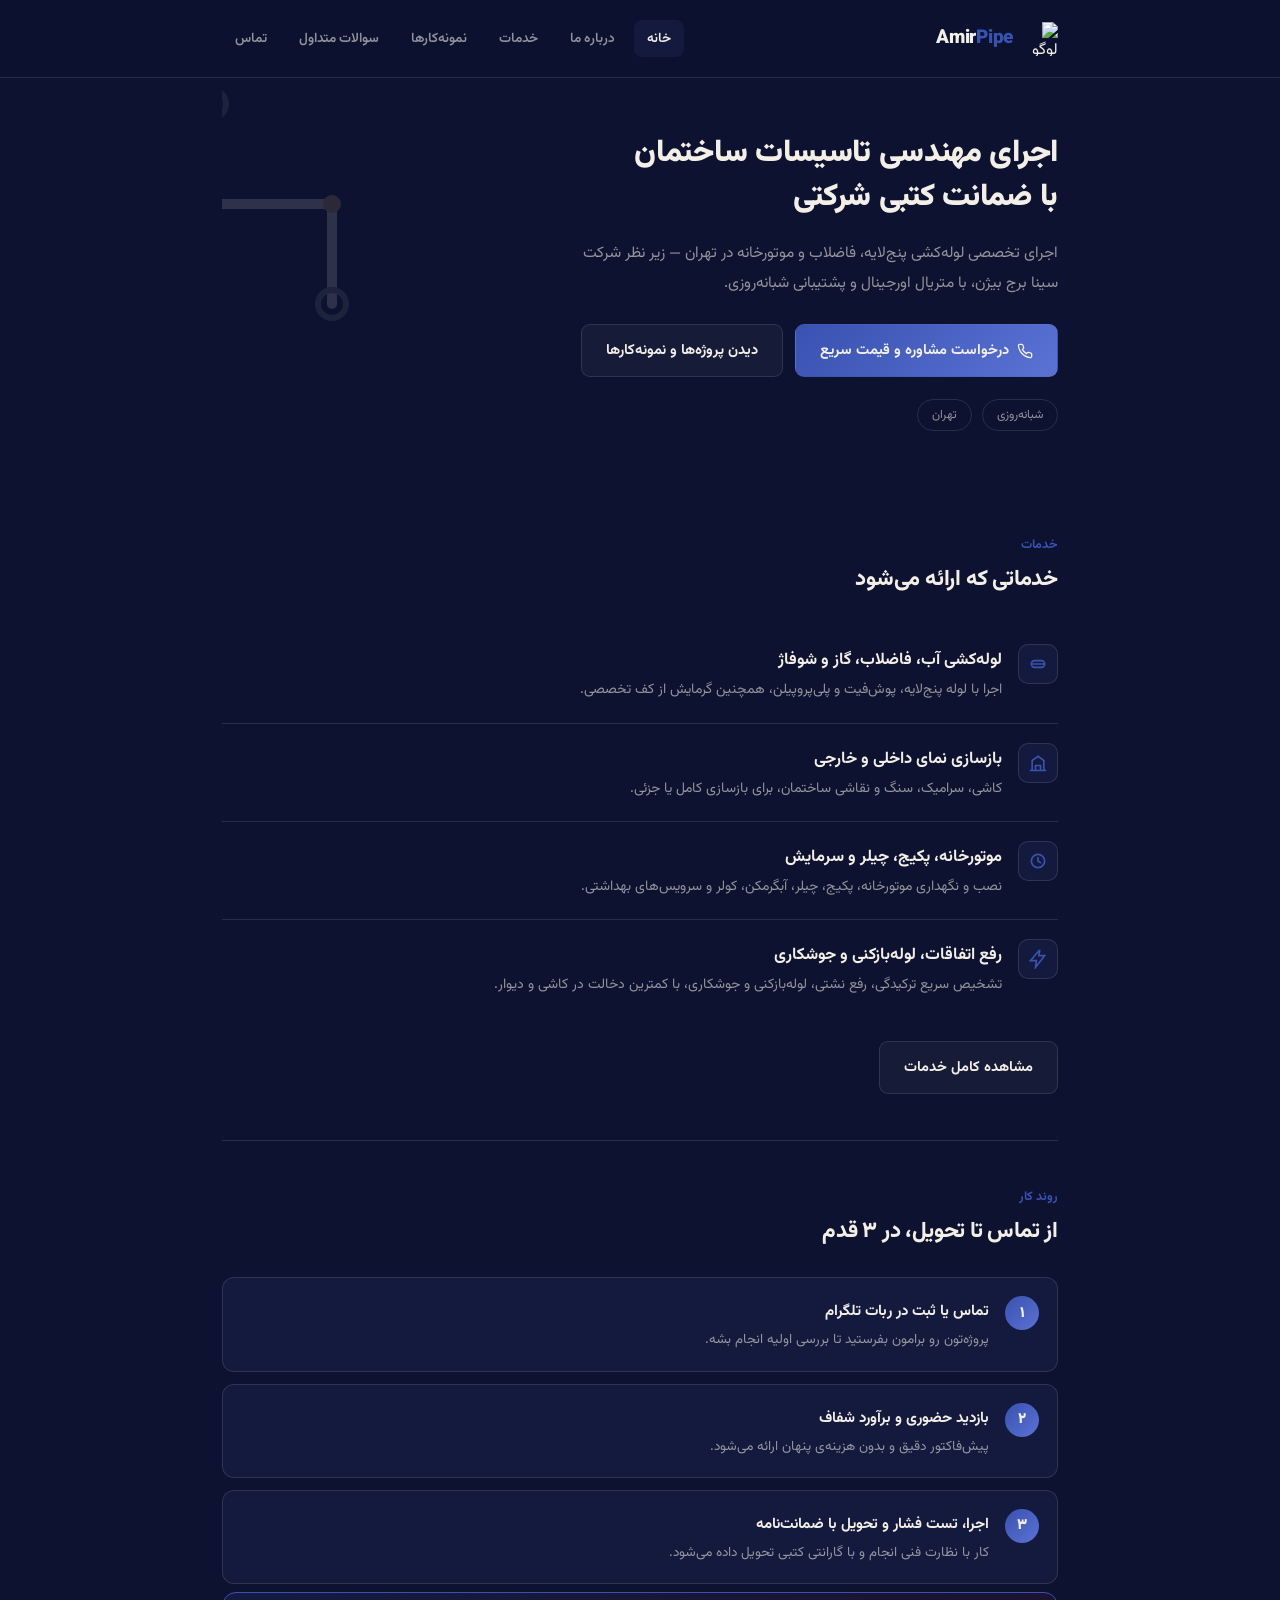
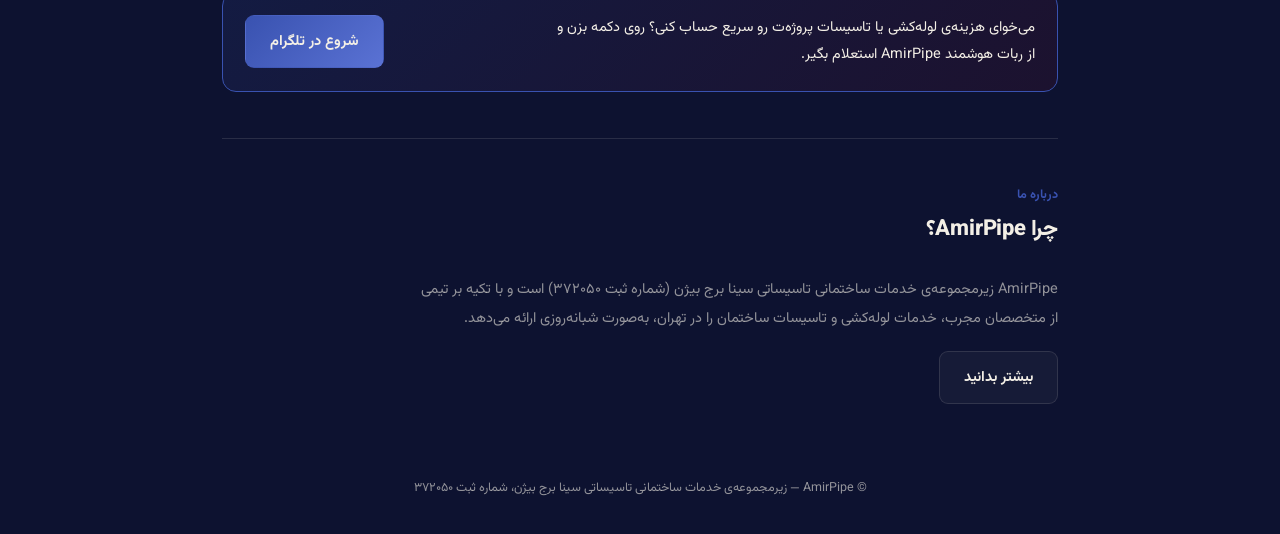
==== commit ef9e74d0: "Add files via upload" ====
--- a/index.html
+++ b/index.html
@@ -4,8 +4,6 @@
 <meta charset="UTF-8">
 <meta name="viewport" content="width=device-width, initial-scale=1.0">
 <title>امیرپایپ | AmirPipe</title>
-<meta name="description" content="امیرپایپ؛ خدمات تخصصی لوله‌کشی و تاسیسات ساختمان در تهران، اجرای پمپ آب، گرمایش از کف و رفع نشتی.">
-<meta name="theme-color" content="#0d1630">
 <link rel="stylesheet" href="https://fonts.googleapis.com/css2?family=Vazirmatn:wght@400;500;700;800;900&display=swap">
 <link rel="stylesheet" href="style.css">
 
@@ -13,7 +11,7 @@
 <body>
 <header class="site-header">
   <div class="wrap header-inner">
-    <a href="index.html" class="brand"><img src="assets/amirpipe-logo-original.jpeg" alt="لوگو" >
+    <a href="index.html" class="brand"><img src="assets/logo.png" alt="لوگو" style="width:34px;height:34px;object-fit:contain;">
       <div class="brand-name">Amir<span>Pipe</span></div>
     </a>
     <nav class="main-nav">
--- a/style.css
+++ b/style.css
@@ -1,15 +1,195 @@
-@import url('https://fonts.googleapis.com/css2?family=Vazirmatn:wght@400;500;600;700;800;900&display=swap');
-:root{--navy:#0d1630;--navy2:#142344;--navy3:#1b3154;--paper:#f7f8fb;--white:#fff;--muted:#aab7cc;--line:rgba(220,231,248,.14);--blue:#315fe8;--red:#d7354c;--gold:#e5b96b;--radius:18px;--shadow:0 18px 55px rgba(0,0,0,.2)}
-*{box-sizing:border-box}html{scroll-behavior:smooth}body{margin:0;background:var(--navy);color:var(--paper);font-family:'Vazirmatn',Tahoma,sans-serif;direction:rtl;-webkit-font-smoothing:antialiased;line-height:1.75}img{max-width:100%;display:block}a{color:inherit}button{font:inherit}.wrap{max-width:1120px;margin:auto;padding-inline:24px}
-.site-header{position:sticky;top:0;z-index:50;background:rgba(10,19,41,.91);border-bottom:1px solid var(--line);backdrop-filter:blur(16px);padding:10px 0}.header-inner{display:flex;align-items:center;justify-content:space-between;gap:20px}.brand{display:flex;align-items:center;gap:12px;text-decoration:none;flex-shrink:0}.brand img{width:54px!important;height:54px!important;object-fit:contain;background:#fff;border-radius:12px;padding:2px}.brand-name{font-size:20px;font-weight:900;letter-spacing:-.6px}.brand-name span{background:linear-gradient(100deg,var(--blue),var(--red));background-clip:text;-webkit-background-clip:text;color:transparent}
-.main-nav{display:flex;align-items:center;gap:4px}.main-nav a{font-size:13px;font-weight:600;text-decoration:none;color:var(--muted);padding:9px 12px;border-radius:10px;white-space:nowrap;transition:.2s}.main-nav a:hover,.main-nav a.active{color:white;background:rgba(255,255,255,.09)}
-.hero{position:relative;isolation:isolate;overflow:hidden;margin:26px auto 0;border:1px solid var(--line);border-radius:26px;padding:75px 56px;background:linear-gradient(100deg,rgba(12,22,45,.98) 12%,rgba(12,22,45,.91) 53%,rgba(12,22,45,.44)),url('assets/portfolio/manifold-1.jpg') center/cover;box-shadow:var(--shadow)}.hero:after{content:'';position:absolute;z-index:-1;width:380px;height:380px;inset-inline-end:-160px;bottom:-230px;border-radius:50%;border:1px solid rgba(255,255,255,.16);box-shadow:0 0 0 38px rgba(255,255,255,.025),0 0 0 76px rgba(255,255,255,.02)}.hero-inner{max-width:710px}.hero h1{font-size:clamp(32px,5vw,52px);line-height:1.35;letter-spacing:-1.2px;margin:0 0 18px;font-weight:900}.hero h1 em{font-style:normal;color:#f1bd72}.hero p.lead{font-size:16px;color:#d1daea;line-height:2;max-width:650px;margin:0 0 26px}.hero-pipe{display:none}.cta-row{display:flex;gap:12px;flex-wrap:wrap}.btn{display:inline-flex;align-items:center;justify-content:center;gap:9px;padding:13px 21px;border-radius:12px;font-size:14px;font-weight:800;text-decoration:none;border:1px solid transparent;transition:transform .2s,filter .2s}.btn:hover{transform:translateY(-2px);filter:brightness(1.08)}.btn-primary{background:linear-gradient(110deg,var(--blue),#4b7bfb 65%,#7869e9);color:#fff;box-shadow:0 8px 24px rgba(49,95,232,.28)}.btn-ghost{border-color:rgba(255,255,255,.24);color:#fff;background:rgba(255,255,255,.055)}.badges{display:flex;gap:9px;margin-top:22px;flex-wrap:wrap}.badge{font-size:12px;color:#e5eafa;border:1px solid var(--line);border-radius:999px;padding:5px 13px;background:rgba(255,255,255,.06)}
-section{padding:54px 0;border-bottom:1px solid var(--line)}.section-tag{font-size:12px;color:#f0bd70;font-weight:800;margin:0 0 5px}.section-title{font-size:clamp(23px,3vw,31px);font-weight:900;margin:0 0 24px;letter-spacing:-.5px}.page-header{padding:46px 0 10px}.page-title{font-size:clamp(28px,4vw,40px);font-weight:900;margin:0 0 8px;letter-spacing:-.7px}.page-lead{font-size:15px;color:var(--muted);line-height:2;max-width:740px;margin:0}
-.service-row{display:flex;align-items:flex-start;gap:17px;padding:19px 18px;margin:12px 0;background:linear-gradient(110deg,rgba(255,255,255,.045),rgba(255,255,255,.018));border:1px solid var(--line);border-radius:16px;transition:.2s}.service-row:hover{border-color:rgba(82,122,241,.55);transform:translateY(-2px)}.service-icon{width:46px;height:46px;flex-shrink:0;border-radius:14px;background:linear-gradient(145deg,rgba(49,95,232,.22),rgba(215,53,76,.13));display:flex;align-items:center;justify-content:center;border:1px solid rgba(113,143,232,.22)}.service-icon svg{width:22px;height:22px;stroke:#8da9ff}.service-text h3{font-size:16px;font-weight:800;margin:1px 0 6px}.service-text p{font-size:13.5px;color:var(--muted);margin:0;line-height:1.9}.service-detail{margin-top:12px;padding-inline-start:10px}.service-detail ul{margin:0;padding-inline-start:18px;font-size:13px;color:#c3cde0;line-height:2}
-.step-grid{display:grid;grid-template-columns:repeat(3,1fr);gap:13px}.step-card{display:flex;align-items:flex-start;gap:12px;padding:20px;background:var(--navy2);border:1px solid var(--line);border-radius:16px}.step-num{width:36px;height:36px;flex-shrink:0;border-radius:12px;background:linear-gradient(135deg,var(--blue),#7b6be8);color:white;font-weight:900;display:flex;align-items:center;justify-content:center}.step-text h4{font-size:14px;font-weight:800;margin:3px 0 5px}.step-text p{font-size:12.5px;color:var(--muted);margin:0;line-height:1.9}.quote-banner{margin-top:22px;padding:22px 24px;display:flex;align-items:center;justify-content:space-between;gap:18px;background:linear-gradient(105deg,rgba(49,95,232,.19),rgba(215,53,76,.11));border:1px solid rgba(115,140,223,.25);border-radius:18px}.quote-banner p{margin:0;color:#e3e9f5;font-size:14px;line-height:1.9}.about-block{padding:22px 24px;background:var(--navy2);border:1px solid var(--line);border-radius:16px;margin-bottom:20px}.about-block p{margin:0 0 10px;color:#d0d9e8;font-size:14px;line-height:2}.about-block p:last-child{margin-bottom:0}.value-grid{display:grid;grid-template-columns:repeat(2,1fr);gap:12px;margin-top:20px}.value-card{padding:19px;background:var(--navy2);border:1px solid var(--line);border-radius:15px}.value-card h4{font-size:14px;margin:0 0 7px;color:#fff}.value-card p{font-size:13px;color:var(--muted);line-height:1.9;margin:0}.credential{display:flex;align-items:center;gap:10px;padding:16px;margin-top:17px;background:rgba(49,95,232,.1);border:1px solid rgba(91,126,237,.2);border-radius:13px;font-size:13px;color:#d5def0}.credential svg{width:20px;height:20px;stroke:#91aaff;flex-shrink:0}
-.cat-block{margin:0 0 38px}.cat-title{display:flex;align-items:center;gap:12px;font-size:16px;font-weight:800;margin:0 0 15px;color:#e7bd7c}.cat-title:after{content:'';height:1px;flex:1;background:var(--line)}.photo-grid{display:grid;grid-template-columns:repeat(3,1fr);gap:12px}.photo-grid img{width:100%;aspect-ratio:1.18;object-fit:cover;border-radius:15px;border:1px solid var(--line);cursor:zoom-in;transition:transform .25s,box-shadow .25s}.photo-grid img:hover{transform:translateY(-3px);box-shadow:var(--shadow)}.lightbox{position:fixed;inset:0;background:rgba(3,8,19,.93);z-index:100;display:none;align-items:center;justify-content:center;padding:24px}.lightbox.open{display:flex}.lightbox img{max-width:min(100%,1000px);max-height:90vh;object-fit:contain;border-radius:12px}
-.faq-item{border:1px solid var(--line);background:var(--navy2);border-radius:14px;margin:11px 0;overflow:hidden}.faq-q{width:100%;display:flex;justify-content:space-between;align-items:center;text-align:right;background:none;border:0;color:var(--paper);padding:17px 19px;font-weight:700;cursor:pointer}.faq-q:focus-visible{outline:2px solid #88a0ff;outline-offset:-3px}.plus{font-size:22px;color:#91aaff;transition:transform .2s}.faq-item.open .plus{transform:rotate(45deg)}.faq-a{max-height:0;overflow:hidden;transition:max-height .25s ease}.faq-a p{padding:0 19px 17px;color:var(--muted);font-size:13.5px;line-height:1.9;margin:0}
-.contact-grid{display:grid;gap:12px}.contact-two{display:flex;gap:12px}.contact-link{display:flex;align-items:center;gap:13px;flex:1;min-width:0;padding:17px;background:var(--navy2);border:1px solid var(--line);border-radius:14px;text-decoration:none;transition:.2s}.contact-link:hover{border-color:#708af0}.contact-link svg,.address-block svg{width:21px;height:21px;stroke:#91aaff;flex-shrink:0}.contact-link strong,.address-block strong{font-size:14px;display:block;margin-bottom:2px}.contact-link span.sub,.address-block span{font-size:13px;color:var(--muted)}.address-block{display:flex;align-items:flex-start;gap:13px;padding:17px;background:var(--navy2);border:1px solid var(--line);border-radius:14px}.site-footer{padding:27px 24px 34px;text-align:center;font-size:12px;color:var(--muted)}
-@media(max-width:800px){.header-inner{align-items:flex-start;flex-direction:column;gap:8px}.main-nav{width:100%;overflow-x:auto;padding-bottom:3px;scrollbar-width:thin}.main-nav a{padding:8px 10px}.hero{padding:54px 32px;background-position:center}.step-grid{grid-template-columns:1fr}.photo-grid{grid-template-columns:repeat(2,1fr)}}
-@media(max-width:520px){.wrap{padding-inline:17px}.brand img{width:48px!important;height:48px!important}.brand-name{font-size:18px}.hero{padding:42px 22px;border-radius:20px;margin-top:15px}.hero h1{font-size:30px}.hero p.lead{font-size:14px}.btn{width:100%;padding:12px 15px}.cta-row{gap:9px}.section-title{margin-bottom:19px}section{padding:39px 0}.page-header{padding-top:35px}.service-row{padding:15px 13px;gap:12px}.service-icon{width:40px;height:40px}.value-grid{grid-template-columns:1fr}.quote-banner{align-items:stretch;flex-direction:column}.contact-two{flex-direction:column}.photo-grid{gap:8px}.photo-grid img{border-radius:11px}.credential{align-items:flex-start}}
-@media(prefers-reduced-motion:reduce){html{scroll-behavior:auto}*,*:before,*:after{transition:none!important}}
+:root {
+  --ink: #0d1230;
+  --ink-soft: #141a3e;
+  --ink-softer: #1d2450;
+  --paper: #f3efe6;
+  --gold: #3952b0;
+  --gold-bright: #5a72d4;
+  --verdigris: #a01024;
+  --line: rgba(243,239,230,0.12);
+  --muted: rgba(243,239,230,0.58);
+}
+* { box-sizing: border-box; }
+html, body {
+  margin: 0; padding: 0; background: var(--ink); color: var(--paper);
+  font-family: 'Vazirmatn', Tahoma, sans-serif; direction: rtl; -webkit-font-smoothing: antialiased;
+}
+img { max-width: 100%; display: block; }
+.wrap { max-width: 880px; margin: 0 auto; padding: 0 22px; }
+a { color: inherit; }
+
+/* header + nav */
+header.site-header {
+  padding: 20px 0; border-bottom: 1px solid var(--line);
+  position: sticky; top: 0; background: rgba(13,18,48,0.92); backdrop-filter: blur(6px); z-index: 50;
+}
+.header-inner { display: flex; align-items: center; justify-content: space-between; gap: 16px; flex-wrap: wrap; }
+.brand { display: flex; align-items: center; gap: 11px; text-decoration: none; }
+.brand svg { width: 30px; height: 30px; flex-shrink: 0; }
+.brand-name { font-weight: 900; font-size: 19px; letter-spacing: -0.3px; color: var(--paper); }
+.brand-name span { color: var(--gold); }
+nav.main-nav { display: flex; gap: 6px; flex-wrap: wrap; }
+nav.main-nav a {
+  font-size: 13.5px; font-weight: 600; text-decoration: none; color: var(--muted);
+  padding: 8px 13px; border-radius: 8px; transition: all 0.15s ease;
+}
+nav.main-nav a:hover, nav.main-nav a.active { color: var(--paper); background: var(--ink-soft); }
+
+/* hero */
+.hero { position: relative; padding: 54px 0 58px; overflow: hidden; border-bottom: 1px solid var(--line); }
+.hero-pipe { position: absolute; inset-inline-end: -50px; top: 6px; width: 240px; opacity: 0.14; z-index: 0; }
+.hero-inner { position: relative; z-index: 1; max-width: 620px; }
+.hero h1 { font-size: 31px; font-weight: 900; line-height: 1.42; margin: 0 0 18px; letter-spacing: -0.3px; }
+.hero p.lead { font-size: 15.5px; color: var(--muted); line-height: 1.95; margin: 0 0 26px; max-width: 480px; }
+.badges { display: flex; gap: 10px; margin-top: 22px; flex-wrap: wrap; }
+.badge { font-size: 12px; color: var(--muted); border: 1px solid var(--line); border-radius: 999px; padding: 6px 14px; }
+
+/* page header (non-home pages) */
+.page-header { padding: 40px 0 6px; }
+.section-tag { font-size: 12.5px; color: var(--gold); font-weight: 700; margin: 0 0 7px; }
+.page-title { font-size: 27px; font-weight: 900; margin: 0 0 14px; letter-spacing: -0.3px; }
+.page-lead { font-size: 15px; color: var(--muted); line-height: 1.9; max-width: 600px; margin: 0 0 8px; }
+
+.cta-row { display: flex; gap: 12px; flex-wrap: wrap; }
+.btn {
+  display: inline-flex; align-items: center; gap: 8px; padding: 14px 24px; border-radius: 9px;
+  font-size: 14.5px; font-weight: 700; text-decoration: none; border: 1px solid transparent; cursor: pointer;
+}
+.btn-primary { background: linear-gradient(135deg, var(--gold), var(--gold-bright)); color: #f3efe6; }
+.btn-ghost { border-color: var(--line); color: var(--paper); background: rgba(243,239,230,0.04); }
+.btn-ghost:hover { border-color: var(--gold); }
+
+section { padding: 46px 0; border-bottom: 1px solid var(--line); }
+.section-title { font-size: 22px; font-weight: 800; margin: 0 0 28px; letter-spacing: -0.2px; }
+
+/* services */
+.service-row { display: flex; align-items: flex-start; gap: 16px; padding: 19px 0; border-top: 1px solid var(--line); }
+.service-row:first-of-type { border-top: none; }
+.service-icon {
+  width: 40px; height: 40px; flex-shrink: 0; border-radius: 10px; background: var(--ink-soft);
+  display: flex; align-items: center; justify-content: center; border: 1px solid var(--line);
+}
+.service-icon svg { width: 20px; height: 20px; stroke: var(--gold); }
+.service-text h3 { font-size: 16.5px; font-weight: 700; margin: 3px 0 5px; }
+.service-text p { font-size: 14px; color: var(--muted); margin: 0; line-height: 1.8; }
+.service-detail { margin-top: 14px; padding-inline-start: 56px; }
+.service-detail p { font-size: 13.5px; color: var(--muted); line-height: 1.9; margin: 0 0 8px; max-width: 600px; }
+.service-detail ul { margin: 0; padding-inline-start: 18px; font-size: 13.5px; color: var(--muted); line-height: 1.9; }
+
+/* portfolio */
+.cat-block { margin-bottom: 34px; }
+.cat-block:last-child { margin-bottom: 0; }
+.cat-title { display: flex; align-items: center; gap: 10px; font-size: 15px; font-weight: 700; margin: 0 0 14px; color: var(--gold-bright); }
+.cat-title::after { content: ""; flex: 1; height: 1px; background: var(--line); }
+.ticket-grid { display: grid; grid-template-columns: repeat(2, 1fr); gap: 12px; }
+.ticket {
+  background: var(--ink-soft); border: 1px dashed rgba(243,239,230,0.25); border-radius: 10px;
+  aspect-ratio: 1 / 1; display: flex; flex-direction: column; align-items: center; justify-content: center;
+  text-align: center; padding: 14px; gap: 8px;
+}
+.ticket svg { width: 24px; height: 24px; stroke: var(--muted); }
+.ticket span { font-size: 11.5px; color: var(--muted); line-height: 1.6; }
+.portfolio-note { margin-top: 20px; font-size: 13px; color: var(--muted); }
+
+.photo-grid { display: grid; grid-template-columns: repeat(2, 1fr); gap: 10px; }
+.photo-grid img {
+  width: 100%; aspect-ratio: 1 / 1; object-fit: cover; border-radius: 10px;
+  border: 1px solid var(--line);
+}
+.cat-desc { font-size: 13px; color: var(--muted); margin: -6px 0 14px; line-height: 1.8; }
+.also-note {
+  margin-top: 8px; padding: 18px 18px; background: var(--ink-soft); border: 1px dashed var(--gold);
+  border-radius: 10px; font-size: 13.5px; color: var(--muted); line-height: 1.9;
+}
+.also-note strong { color: var(--paper); }
+
+.step-grid { display: flex; flex-direction: column; gap: 12px; }
+.step-card {
+  display: flex; align-items: flex-start; gap: 16px; padding: 18px; background: var(--ink-soft);
+  border: 1px solid var(--line); border-radius: 12px;
+}
+.step-num {
+  width: 34px; height: 34px; flex-shrink: 0; border-radius: 999px; background: linear-gradient(135deg, var(--gold), var(--gold-bright));
+  color: #f3efe6; font-weight: 900; font-size: 15px; display: flex; align-items: center; justify-content: center;
+}
+.step-text h4 { font-size: 15px; font-weight: 700; margin: 4px 0 5px; }
+.step-text p { font-size: 13.5px; color: var(--muted); margin: 0; line-height: 1.8; }
+
+.quote-banner {
+  display: flex; align-items: center; justify-content: space-between; gap: 16px; flex-wrap: wrap;
+  padding: 22px; background: linear-gradient(135deg, rgba(57,82,176,0.14), rgba(160,16,36,0.1));
+  border: 1px solid var(--gold); border-radius: 14px; margin-top: 8px;
+}
+.quote-banner p { font-size: 14.5px; color: var(--paper); margin: 0; line-height: 1.85; max-width: 480px; }
+.quote-banner .btn { flex-shrink: 0; }
+
+.lightbox {
+  position: fixed; inset: 0; background: rgba(10,11,13,0.92); z-index: 999;
+  display: none; align-items: center; justify-content: center; padding: 24px;
+  cursor: zoom-out;
+}
+.lightbox.open { display: flex; }
+.lightbox img { max-width: 100%; max-height: 100%; border-radius: 8px; object-fit: contain; }
+.photo-grid img { cursor: zoom-in; }
+
+/* faq */
+.faq-item { border-top: 1px solid var(--line); }
+.faq-item:first-of-type { border-top: none; }
+.faq-q {
+  width: 100%; text-align: right; background: none; border: none; font-family: inherit;
+  font-size: 15.5px; font-weight: 700; color: var(--paper); padding: 19px 0; cursor: pointer;
+  display: flex; justify-content: space-between; align-items: center; gap: 12px;
+}
+.faq-q .plus {
+  flex-shrink: 0; width: 23px; height: 23px; border-radius: 6px; background: var(--ink-soft);
+  display: flex; align-items: center; justify-content: center; font-size: 16px; color: var(--gold);
+  transition: transform 0.2s ease; border: 1px solid var(--line);
+}
+.faq-item.open .faq-q .plus { transform: rotate(45deg); }
+.faq-a { max-height: 0; overflow: hidden; transition: max-height 0.25s ease; }
+.faq-a p { font-size: 14px; color: var(--muted); line-height: 1.9; margin: 0 0 19px; max-width: 560px; }
+
+/* about */
+.about-block { max-width: 640px; }
+.about-block p { font-size: 14.5px; color: var(--muted); line-height: 2; margin: 0 0 18px; }
+.value-grid { display: grid; grid-template-columns: 1fr 1fr; gap: 14px; margin-top: 10px; }
+.value-card { background: var(--ink-soft); border: 1px solid var(--line); border-radius: 10px; padding: 18px; }
+.value-card h4 { font-size: 14.5px; font-weight: 700; margin: 0 0 6px; color: var(--gold-bright); }
+.value-card p { font-size: 13px; color: var(--muted); margin: 0; line-height: 1.8; }
+.credential {
+  display: flex; align-items: center; gap: 12px; background: rgba(57,82,176,0.1);
+  border: 1px dashed var(--gold); border-radius: 10px; padding: 14px 16px; margin-top: 24px;
+}
+.credential svg { width: 22px; height: 22px; stroke: var(--gold); flex-shrink: 0; }
+.credential span { font-size: 13px; color: var(--muted); line-height: 1.7; }
+
+/* contact */
+.contact-grid { display: flex; flex-direction: column; gap: 12px; }
+.contact-link {
+  display: flex; align-items: center; gap: 14px; padding: 17px 18px; background: var(--ink-soft);
+  border: 1px solid var(--line); border-radius: 10px; text-decoration: none; color: var(--paper);
+}
+.contact-link:hover { border-color: var(--gold); }
+.contact-link svg { width: 20px; height: 20px; stroke: var(--gold); flex-shrink: 0; }
+.contact-link strong { font-size: 14.5px; font-weight: 700; display: block; margin-bottom: 2px; }
+.contact-link span.sub { font-size: 12.5px; color: var(--muted); }
+.contact-two { display: flex; gap: 12px; }
+.contact-two .contact-link { flex: 1; }
+.address-block {
+  display: flex; align-items: flex-start; gap: 14px; padding: 17px 18px; background: var(--ink-soft);
+  border: 1px solid var(--line); border-radius: 10px; margin-top: 12px;
+}
+.address-block svg { width: 20px; height: 20px; stroke: var(--gold); flex-shrink: 0; margin-top: 2px; }
+.address-block strong { font-size: 14.5px; font-weight: 700; display: block; margin-bottom: 4px; }
+.address-block span { font-size: 13.5px; color: var(--muted); line-height: 1.7; }
+
+footer.site-footer { padding: 28px 0 36px; text-align: center; font-size: 12.5px; color: var(--muted); }
+
+@media (max-width: 480px) {
+  .hero h1 { font-size: 25px; }
+  .hero-pipe { width: 160px; }
+  .contact-two { flex-direction: column; }
+  .value-grid { grid-template-columns: 1fr; }
+  .service-detail { padding-inline-start: 0; margin-top: 10px; }
+  nav.main-nav { justify-content: flex-start; width: 100%; overflow-x: auto; }
+}
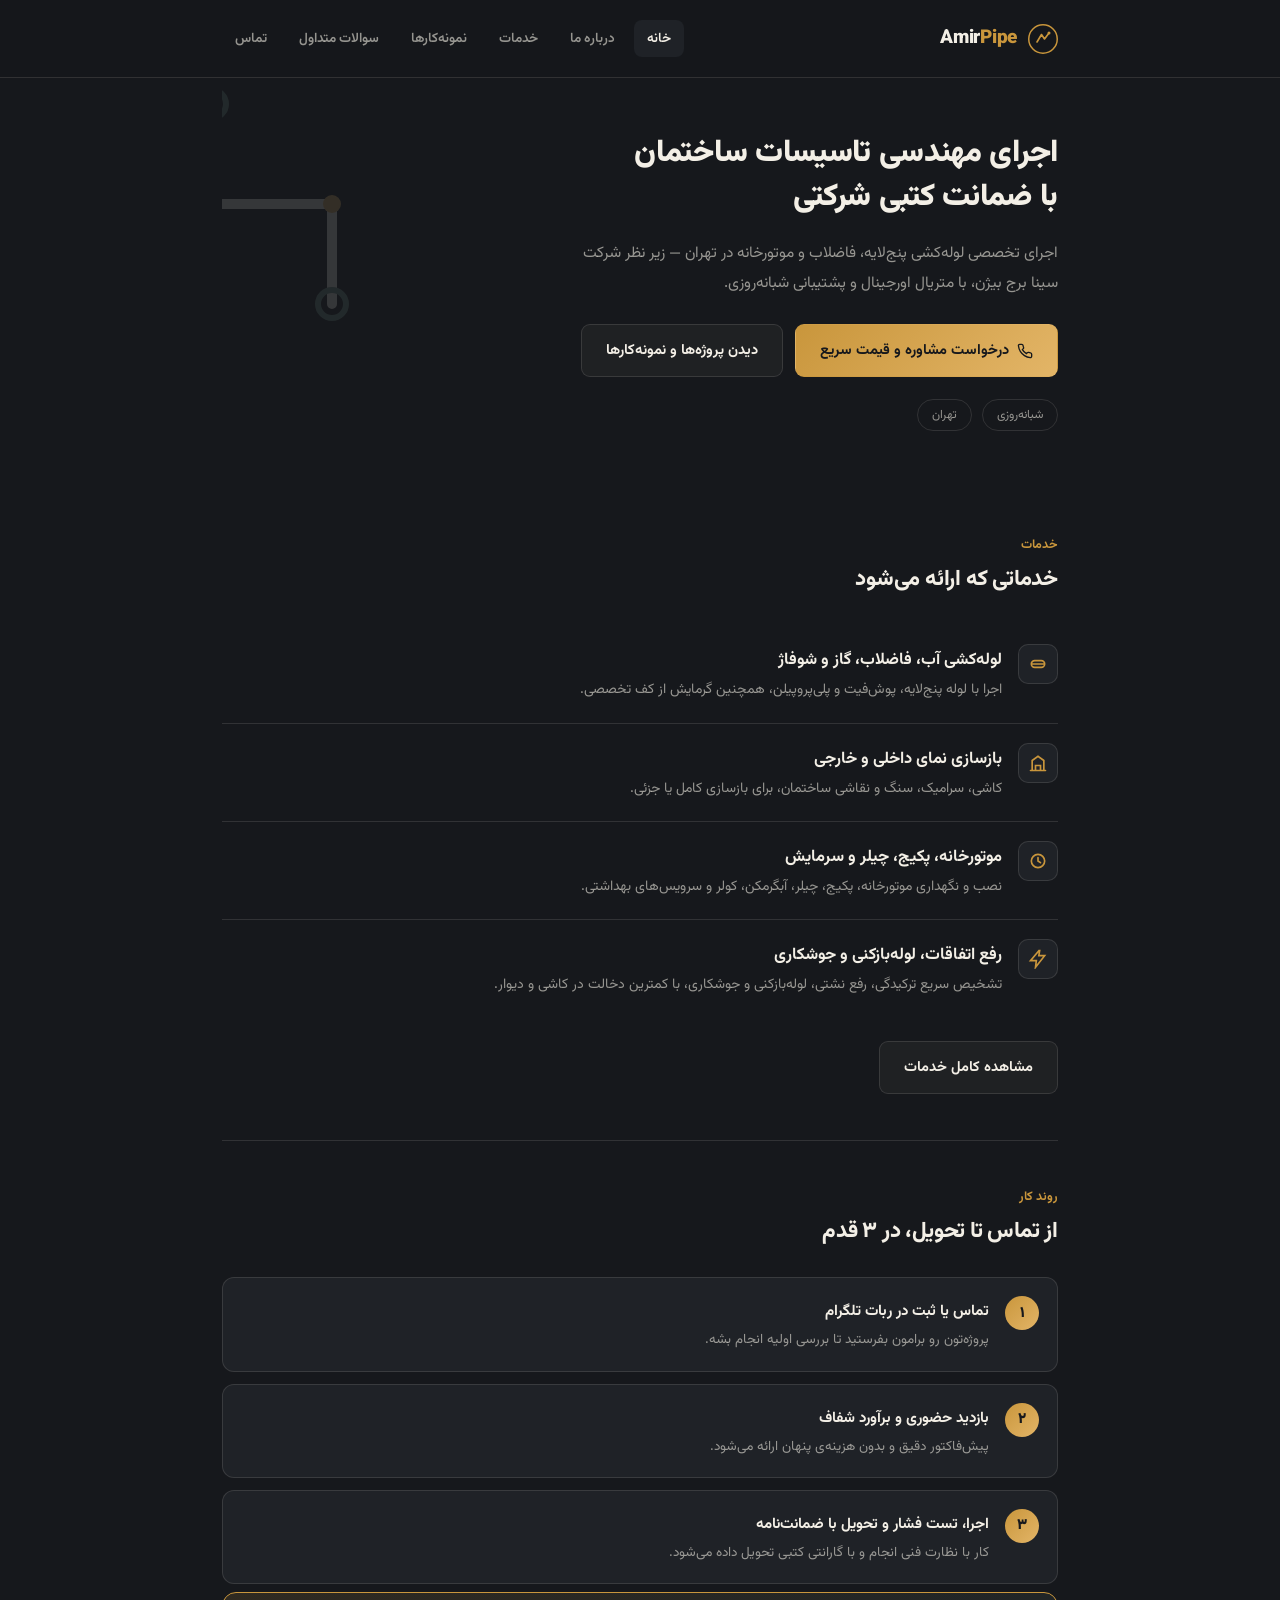
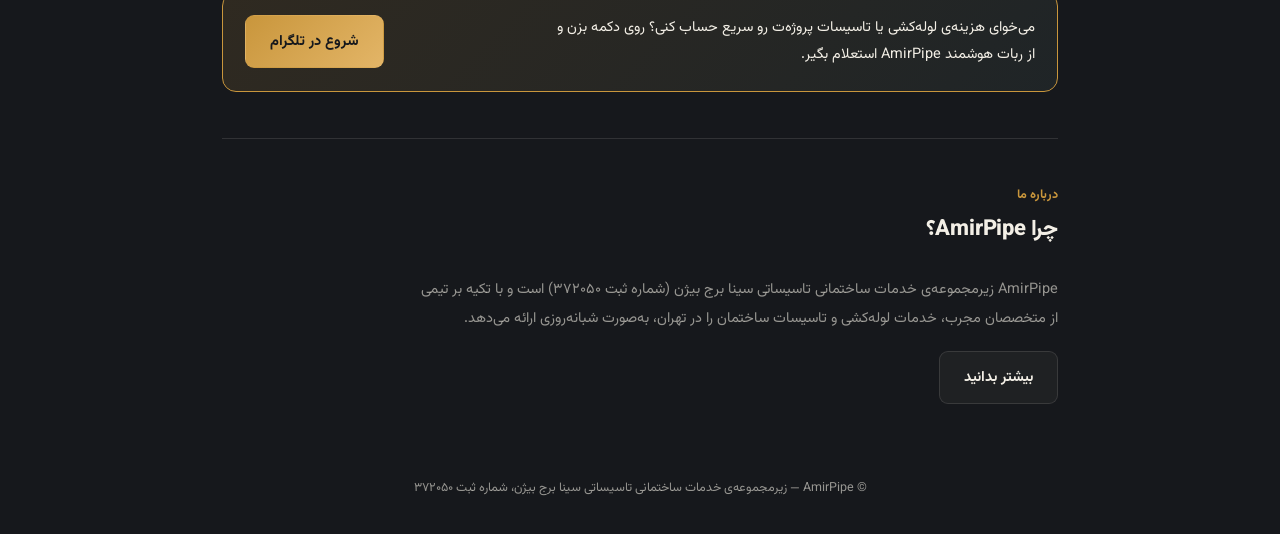
==== commit 12ffe4c6: "Add files via upload" ====
--- a/index.html
+++ b/index.html
@@ -3,7 +3,7 @@
 <head>
 <meta charset="UTF-8">
 <meta name="viewport" content="width=device-width, initial-scale=1.0">
-<title>امیرپایپ | AmirPipe</title>
+<title>خانه | AmirPipe</title>
 <link rel="stylesheet" href="https://fonts.googleapis.com/css2?family=Vazirmatn:wght@400;500;700;800;900&display=swap">
 <link rel="stylesheet" href="style.css">
 
@@ -11,7 +11,12 @@
 <body>
 <header class="site-header">
   <div class="wrap header-inner">
-    <a href="index.html" class="brand"><img src="assets/logo.png" alt="لوگو" style="width:34px;height:34px;object-fit:contain;">
+    <a href="index.html" class="brand">
+      <svg viewBox="0 0 40 40" fill="none" xmlns="http://www.w3.org/2000/svg">
+  <circle cx="20" cy="20" r="19" stroke="#c9963c" stroke-width="2"/>
+  <path d="M12 24 L18 14 L22 20 L28 12" stroke="#c9963c" stroke-width="2.2" stroke-linecap="round" stroke-linejoin="round" fill="none"/>
+  <circle cx="28" cy="12" r="2" fill="#c9963c"/>
+</svg>
       <div class="brand-name">Amir<span>Pipe</span></div>
     </a>
     <nav class="main-nav">
--- a/style.css
+++ b/style.css
@@ -1,11 +1,11 @@
 :root {
-  --ink: #0d1230;
-  --ink-soft: #141a3e;
-  --ink-softer: #1d2450;
+  --ink: #16181c;
+  --ink-soft: #1f2227;
+  --ink-softer: #292c32;
   --paper: #f3efe6;
-  --gold: #3952b0;
-  --gold-bright: #5a72d4;
-  --verdigris: #a01024;
+  --gold: #c9963c;
+  --gold-bright: #e3b567;
+  --verdigris: #6f9186;
   --line: rgba(243,239,230,0.12);
   --muted: rgba(243,239,230,0.58);
 }
@@ -21,7 +21,7 @@
 /* header + nav */
 header.site-header {
   padding: 20px 0; border-bottom: 1px solid var(--line);
-  position: sticky; top: 0; background: rgba(13,18,48,0.92); backdrop-filter: blur(6px); z-index: 50;
+  position: sticky; top: 0; background: rgba(22,24,28,0.92); backdrop-filter: blur(6px); z-index: 50;
 }
 .header-inner { display: flex; align-items: center; justify-content: space-between; gap: 16px; flex-wrap: wrap; }
 .brand { display: flex; align-items: center; gap: 11px; text-decoration: none; }
@@ -55,7 +55,7 @@
   display: inline-flex; align-items: center; gap: 8px; padding: 14px 24px; border-radius: 9px;
   font-size: 14.5px; font-weight: 700; text-decoration: none; border: 1px solid transparent; cursor: pointer;
 }
-.btn-primary { background: linear-gradient(135deg, var(--gold), var(--gold-bright)); color: #f3efe6; }
+.btn-primary { background: linear-gradient(135deg, var(--gold), var(--gold-bright)); color: #16181c; }
 .btn-ghost { border-color: var(--line); color: var(--paper); background: rgba(243,239,230,0.04); }
 .btn-ghost:hover { border-color: var(--gold); }
 
@@ -110,14 +110,14 @@
 }
 .step-num {
   width: 34px; height: 34px; flex-shrink: 0; border-radius: 999px; background: linear-gradient(135deg, var(--gold), var(--gold-bright));
-  color: #f3efe6; font-weight: 900; font-size: 15px; display: flex; align-items: center; justify-content: center;
+  color: #16181c; font-weight: 900; font-size: 15px; display: flex; align-items: center; justify-content: center;
 }
 .step-text h4 { font-size: 15px; font-weight: 700; margin: 4px 0 5px; }
 .step-text p { font-size: 13.5px; color: var(--muted); margin: 0; line-height: 1.8; }
 
 .quote-banner {
   display: flex; align-items: center; justify-content: space-between; gap: 16px; flex-wrap: wrap;
-  padding: 22px; background: linear-gradient(135deg, rgba(57,82,176,0.14), rgba(160,16,36,0.1));
+  padding: 22px; background: linear-gradient(135deg, rgba(201,150,60,0.14), rgba(111,145,134,0.1));
   border: 1px solid var(--gold); border-radius: 14px; margin-top: 8px;
 }
 .quote-banner p { font-size: 14.5px; color: var(--paper); margin: 0; line-height: 1.85; max-width: 480px; }
@@ -157,7 +157,7 @@
 .value-card h4 { font-size: 14.5px; font-weight: 700; margin: 0 0 6px; color: var(--gold-bright); }
 .value-card p { font-size: 13px; color: var(--muted); margin: 0; line-height: 1.8; }
 .credential {
-  display: flex; align-items: center; gap: 12px; background: rgba(57,82,176,0.1);
+  display: flex; align-items: center; gap: 12px; background: rgba(201,150,60,0.1);
   border: 1px dashed var(--gold); border-radius: 10px; padding: 14px 16px; margin-top: 24px;
 }
 .credential svg { width: 22px; height: 22px; stroke: var(--gold); flex-shrink: 0; }
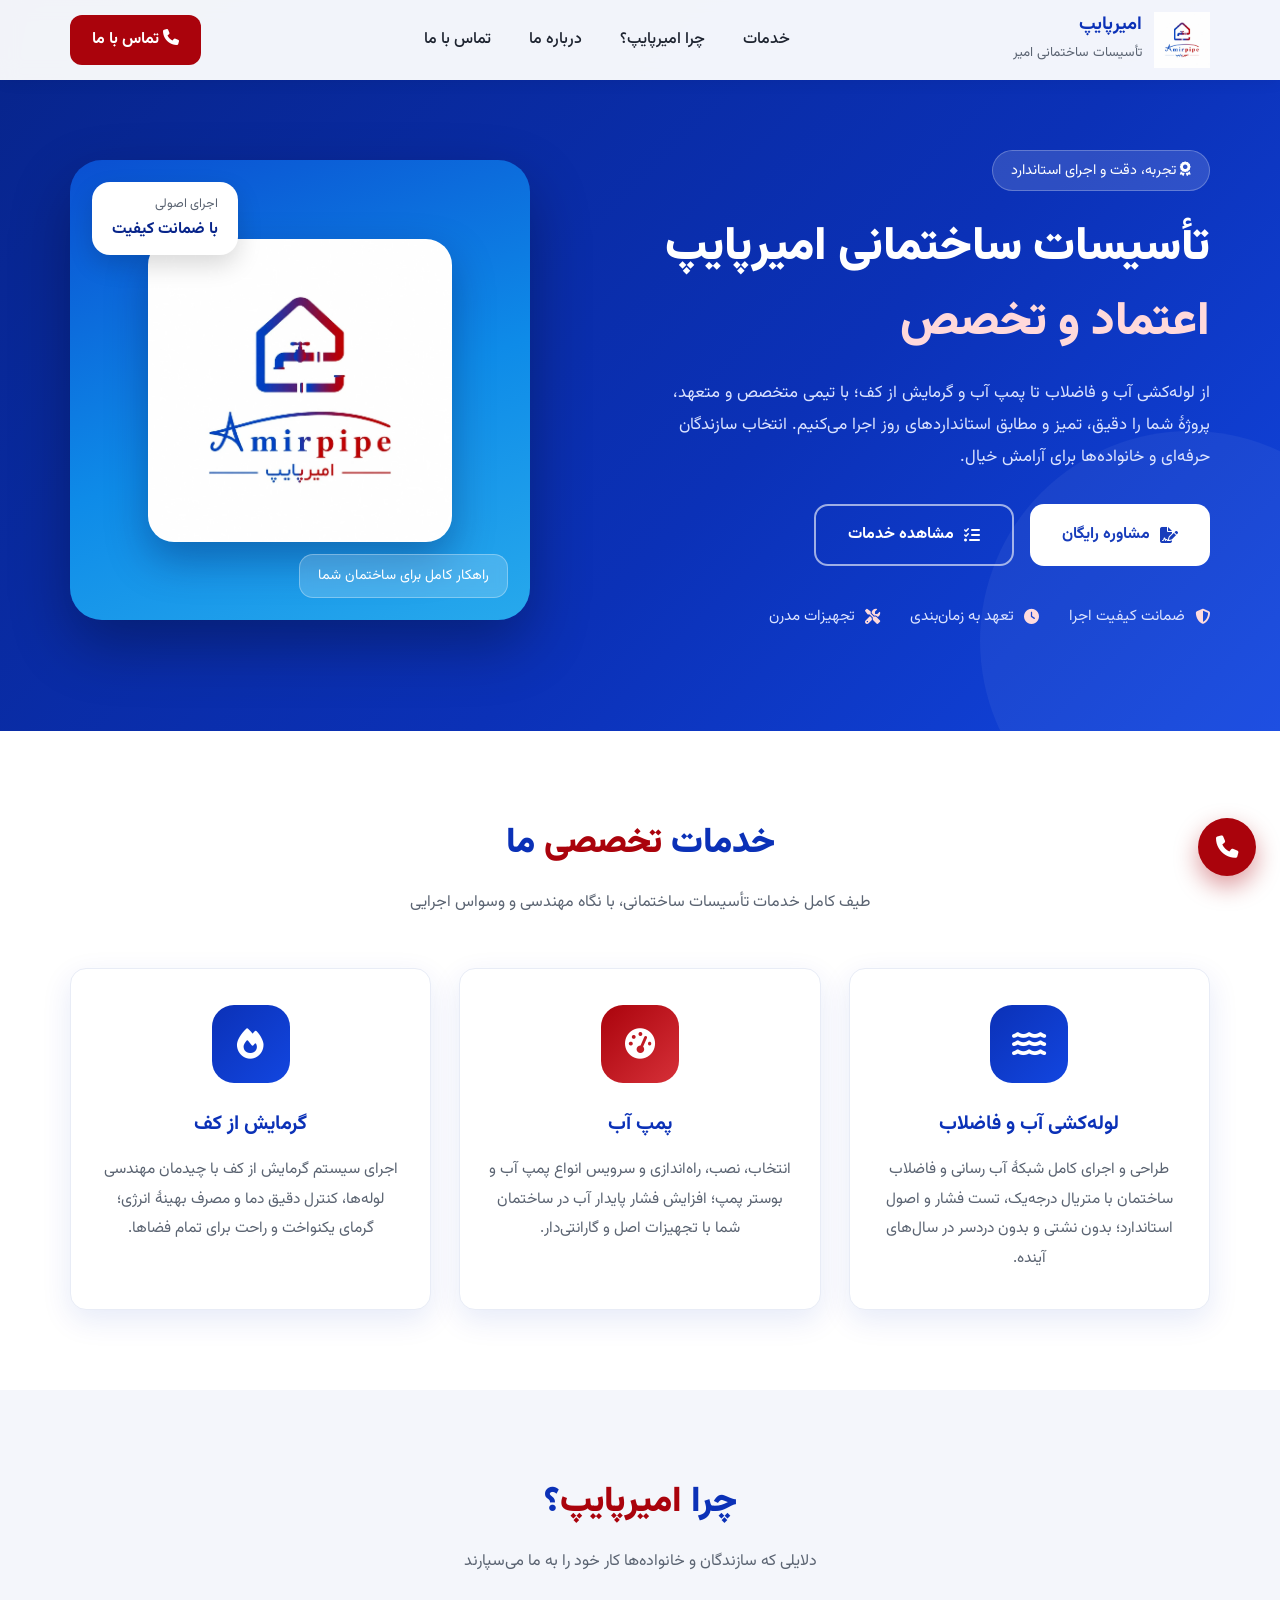
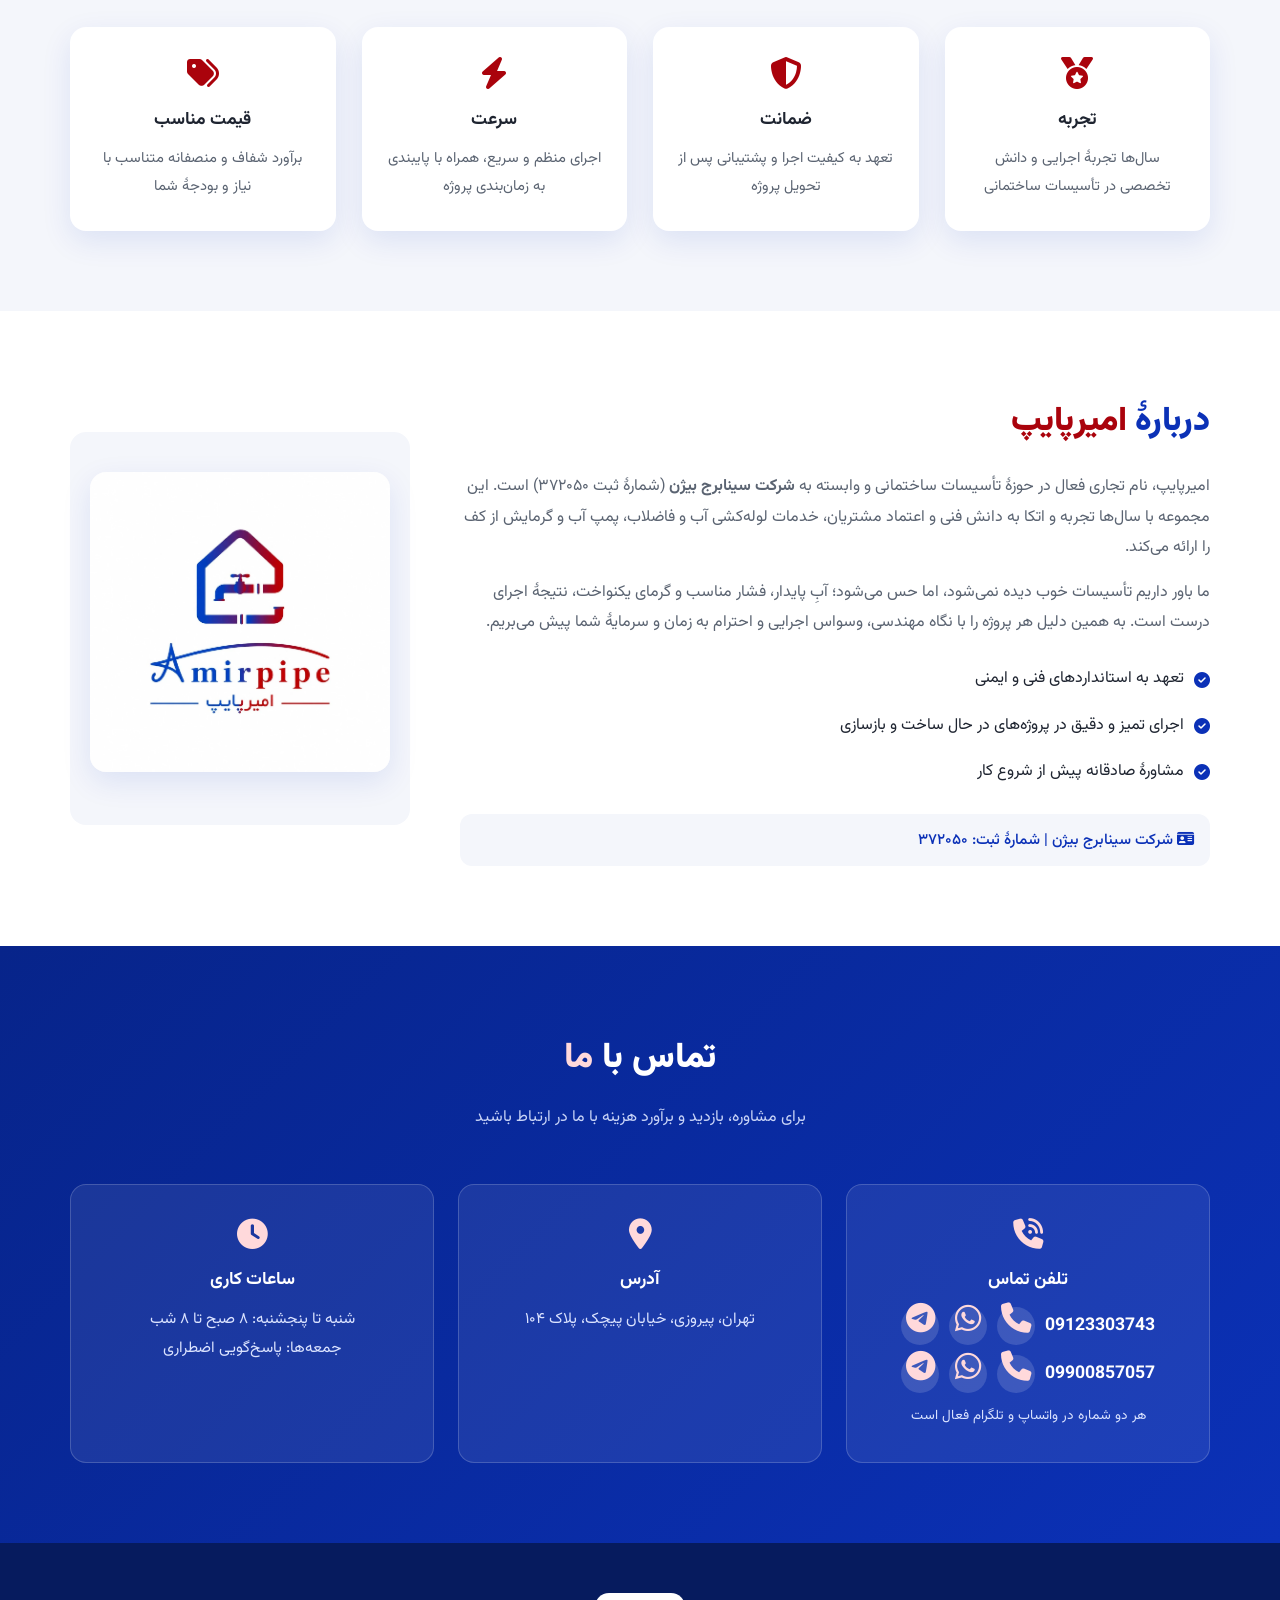
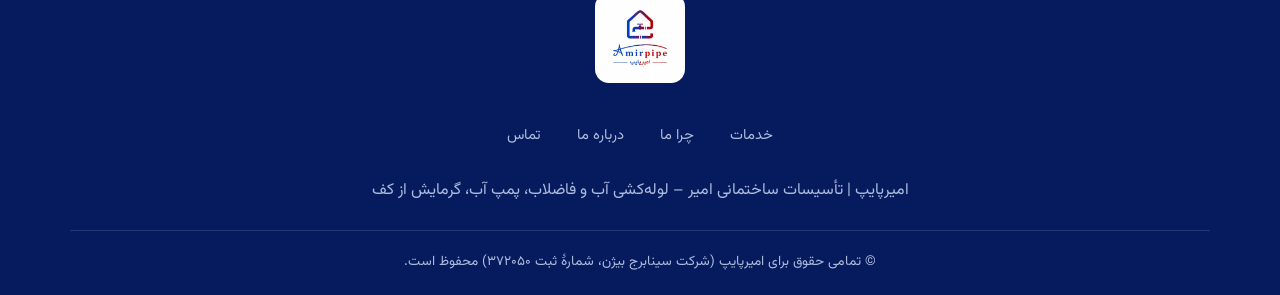
==== commit 94083b86: "Add files via upload" ====
--- a/index.html
+++ b/index.html
@@ -3,109 +3,330 @@
 <head>
 <meta charset="UTF-8">
 <meta name="viewport" content="width=device-width, initial-scale=1.0">
-<title>خانه | AmirPipe</title>
-<link rel="stylesheet" href="https://fonts.googleapis.com/css2?family=Vazirmatn:wght@400;500;700;800;900&display=swap">
-<link rel="stylesheet" href="style.css">
-
+<title>امیرپایپ | تأسیسات ساختمانی – لوله‌کشی، پمپ آب، گرمایش از کف</title>
+<meta name="description" content="امیرپایپ؛ تأسیسات ساختمانی امیر: لوله‌کشی آب و فاضلاب، پمپ آب و گرمایش از کف با تخصص، دقت و اعتماد. اجرای استاندارد برای سازندگان و افراد.">
+<meta name="keywords" content="لوله کشی آب و فاضلاب, پمپ آب, گرمایش از کف, تأسیسات ساختمانی, امیرپایپ">
+<meta property="og:title" content="امیرپایپ | تأسیسات ساختمانی">
+<meta property="og:description" content="لوله‌کشی آب و فاضلاب، پمپ آب و گرمایش از کف با تخصص و اعتماد.">
+<meta property="og:image" content="[data-uri]">
+<link rel="icon" type="image/webp" href="[data-uri]">
+<link rel="preconnect" href="https://fonts.googleapis.com">
+<link rel="preconnect" href="https://fonts.gstatic.com" crossorigin>
+<link href="https://fonts.googleapis.com/css2?family=Vazirmatn:wght@300;400;500;700;900&display=swap" rel="stylesheet">
+<link rel="stylesheet" href="https://cdnjs.cloudflare.com/ajax/libs/font-awesome/6.5.1/css/all.min.css">
+<style>
+:root{
+  --primary:#0B31B7;
+  --primary-dark:#07248a;
+  --accent:#AA030C;
+  --light:#f4f6fb;
+  --white:#ffffff;
+  --text:#1e2430;
+  --muted:#5b6472;
+  --radius:16px;
+  --shadow:0 10px 30px rgba(11,49,183,.10);
+}
+*{margin:0;padding:0;box-sizing:border-box}
+html{scroll-behavior:smooth}
+body{font-family:'Vazirmatn',Tahoma,sans-serif;color:var(--text);background:var(--white);line-height:1.9}
+img{max-width:100%}
+a{text-decoration:none;color:inherit}
+.container{width:min(1140px,92%);margin-inline:auto}
+section{padding:80px 0}
+.section-title{text-align:center;margin-bottom:50px}
+.section-title h2{font-size:clamp(1.5rem,3.5vw,2.2rem);font-weight:900;color:var(--primary)}
+.section-title h2 span{color:var(--accent)}
+.section-title p{color:var(--muted);max-width:600px;margin:10px auto 0}
+.reveal{opacity:0;transform:translateY(40px);transition:opacity .8s ease,transform .8s ease}
+.reveal.visible{opacity:1;transform:translateY(0)}
+
+/* Header */
+header{position:fixed;inset-inline:0;top:0;background:rgba(255,255,255,.95);backdrop-filter:blur(10px);box-shadow:0 2px 15px rgba(0,0,0,.06);z-index:1000;transition:.3s}
+.header-inner{display:flex;align-items:center;justify-content:space-between;padding:12px 0}
+.brand{display:flex;align-items:center;gap:12px}
+.brand img{height:56px;width:auto}
+.brand-text b{color:var(--primary);font-size:1.15rem;display:block;line-height:1.4}
+.brand-text small{color:var(--muted)}
+nav ul{display:flex;gap:6px;list-style:none}
+nav a{padding:10px 16px;border-radius:10px;font-weight:500;transition:.3s}
+nav a:hover{background:var(--light);color:var(--primary)}
+.header-cta{background:var(--accent);color:#fff;padding:10px 22px;border-radius:12px;font-weight:700;transition:.3s}
+.header-cta:hover{background:#8a030a}
+.hamburger{display:none;background:none;border:0;font-size:1.6rem;color:var(--primary);cursor:pointer;padding:6px}
+
+/* Hero */
+.hero{padding-top:150px;padding-bottom:100px;background:linear-gradient(135deg,#07248a 0%,#0B31B7 60%,#1246e0 100%);color:#fff;position:relative;overflow:hidden}
+.hero::after{content:"";position:absolute;inset-inline-start:-120px;bottom:-120px;width:420px;height:420px;border-radius:50%;background:rgba(255,255,255,.05)}
+.hero-inner{display:flex;align-items:center;gap:50px;flex-wrap:wrap}
+.hero-text{flex:1 1 480px}
+.hero-text .tag{display:inline-block;background:rgba(255,255,255,.14);border:1px solid rgba(255,255,255,.25);padding:6px 18px;border-radius:50px;font-size:.9rem;margin-bottom:20px}
+.hero-text h1{font-size:clamp(1.7rem,4.5vw,2.9rem);font-weight:900;line-height:1.6;margin-bottom:18px}
+.hero-text h1 .accent{color:#ffd9db}
+.hero-text p{color:#dbe3ff;font-size:1.05rem;margin-bottom:30px;max-width:560px}
+.hero-actions{display:flex;gap:16px;flex-wrap:wrap}
+.btn{padding:14px 32px;border-radius:14px;font-weight:700;transition:.3s;display:inline-flex;align-items:center;gap:10px}
+.btn-primary{background:#fff;color:var(--primary)}
+.btn-primary:hover{background:var(--accent);color:#fff;transform:translateY(-3px)}
+.btn-outline{border:2px solid rgba(255,255,255,.6);color:#fff}
+.btn-outline:hover{background:rgba(255,255,255,.12)}
+.hero-logo{flex:0 1 460px;width:100%}
+.hero-card{position:relative;aspect-ratio:1/1;border-radius:32px;background:linear-gradient(160deg,#0a4fd1 0%,#0e8be8 55%,#27a9ec 100%);box-shadow:0 25px 60px rgba(0,0,0,.30);display:flex;align-items:center;justify-content:center;overflow:hidden}
+.hero-card .logo-box{width:66%;aspect-ratio:1/1;border-radius:26px;overflow:hidden;box-shadow:0 18px 40px rgba(3,20,80,.35)}
+.hero-card .logo-box img{display:block;width:100%;height:100%;object-fit:contain}
+.hero-card .hc-badge{position:absolute;left:22px;top:22px;background:#fff;color:#1e2430;border-radius:18px;padding:12px 20px;text-align:right;line-height:1.7;box-shadow:0 10px 25px rgba(0,0,0,.15)}
+.hero-card .hc-badge small{display:block;font-size:.8rem;color:#5b6472}
+.hero-card .hc-badge b{font-size:1rem;color:#07248a}
+.hero-card .hc-label{position:absolute;right:22px;bottom:22px;background:rgba(255,255,255,.18);border:1px solid rgba(255,255,255,.3);color:#fff;border-radius:14px;padding:8px 18px;font-size:.88rem;backdrop-filter:blur(6px)}
+footer .brand-logo{height:90px;width:auto;border-radius:14px;background:#fff}
+.hero-badges{display:flex;gap:30px;margin-top:36px;flex-wrap:wrap}
+.hero-badges div{display:flex;align-items:center;gap:10px;color:#dbe3ff;font-size:.95rem}
+.hero-badges i{color:#ffd9db}
+
+/* Services */
+.services-grid{display:grid;grid-template-columns:repeat(auto-fit,minmax(280px,1fr));gap:28px}
+.service-card{background:var(--white);border:1px solid #e8ecf6;border-radius:var(--radius);padding:36px 28px;text-align:center;transition:.35s;box-shadow:var(--shadow)}
+.service-card:hover{transform:translateY(-8px);border-color:var(--primary)}
+.service-icon{width:78px;height:78px;margin:0 auto 22px;border-radius:22px;background:linear-gradient(135deg,var(--primary),#1246e0);color:#fff;display:flex;align-items:center;justify-content:center;font-size:1.9rem}
+.service-card:nth-child(2) .service-icon{background:linear-gradient(135deg,var(--accent),#d63038)}
+.service-card h3{font-size:1.25rem;margin-bottom:12px;color:var(--primary)}
+.service-card p{color:var(--muted);font-size:.97rem}
+
+/* Why us */
+.why{background:var(--light)}
+.why-grid{display:grid;grid-template-columns:repeat(auto-fit,minmax(240px,1fr));gap:26px}
+.why-item{background:#fff;border-radius:var(--radius);padding:30px 24px;text-align:center;box-shadow:var(--shadow);transition:.3s}
+.why-item:hover{transform:translateY(-6px)}
+.why-item i{font-size:2rem;color:var(--accent);margin-bottom:14px}
+.why-item h3{font-size:1.1rem;margin-bottom:8px}
+.why-item p{color:var(--muted);font-size:.92rem}
+
+/* About */
+.about-inner{display:flex;gap:50px;align-items:center;flex-wrap:wrap}
+.about-text{flex:1 1 480px}
+.about-text h2{font-size:clamp(1.5rem,3vw,2.1rem);font-weight:900;color:var(--primary);margin-bottom:18px}
+.about-text h2 span{color:var(--accent)}
+.about-text p{color:var(--muted);margin-bottom:14px}
+.about-points{list-style:none;margin-top:18px}
+.about-points li{padding:8px 0;display:flex;gap:10px;align-items:center}
+.about-points i{color:var(--primary)}
+.about-logo{flex:0 1 340px;text-align:center;background:var(--light);border-radius:var(--radius);padding:40px 20px}
+.about-logo img{border-radius:16px;box-shadow:var(--shadow)}
+
+/* Contact */
+.contact{background:linear-gradient(135deg,#07248a,#0B31B7);color:#fff}
+.contact .section-title h2{color:#fff}
+.contact .section-title p{color:#c9d4f7}
+.contact-grid{display:grid;grid-template-columns:repeat(auto-fit,minmax(260px,1fr));gap:24px}
+.contact-card{background:rgba(255,255,255,.08);border:1px solid rgba(255,255,255,.18);border-radius:var(--radius);padding:34px 26px;text-align:center;transition:.3s}
+.contact-card:hover{background:rgba(255,255,255,.14)}
+.contact-card i{font-size:1.9rem;color:#ffd9db;margin-bottom:14px}
+.contact-card h3{margin-bottom:8px;font-size:1.1rem}
+.contact-card p,.contact-card a{color:#dbe3ff;font-size:.97rem;direction:ltr;unicode-bidi:embed}
+.contact-card a:hover{color:#fff}
+
+.phone-row{display:flex;align-items:center;justify-content:center;gap:10px;flex-wrap:wrap;margin:10px 0}
+.phone-row .num{font-weight:700;font-size:1.1rem;color:#fff;direction:ltr;unicode-bidi:embed}
+.phone-row .ch{width:38px;height:38px;border-radius:50%;display:inline-flex;align-items:center;justify-content:center;background:rgba(255,255,255,.14);color:#fff;font-size:1.1rem;transition:.3s}
+.phone-row .ch:hover{transform:translateY(-3px)}
+.phone-row .ch.wa:hover{background:#25D366}
+.phone-row .ch.tg:hover{background:#229ED9}
+.phone-row .ch.tel:hover{background:var(--accent)}
+.reg-note{margin-top:18px;padding:12px 16px;background:var(--light);border-radius:12px;color:var(--primary);font-weight:500;font-size:.95rem}
+
+/* Footer */
+footer{background:#061b5e;color:#aebbdd;padding:50px 0 20px;text-align:center}
+footer .brand img{height:60px}
+footer .f-nav{display:flex;gap:8px;justify-content:center;flex-wrap:wrap;margin:20px 0}
+footer .f-nav a{padding:6px 14px;font-size:.92rem;transition:.3s}
+footer .f-nav a:hover{color:#fff}
+footer .copy{border-top:1px solid rgba(255,255,255,.12);margin-top:24px;padding-top:18px;font-size:.85rem}
+
+/* Floating call */
+.call-float{position:fixed;inset-inline-start:24px;bottom:24px;width:58px;height:58px;border-radius:50%;background:var(--accent);color:#fff;display:flex;align-items:center;justify-content:center;font-size:1.4rem;box-shadow:0 10px 25px rgba(170,3,12,.4);z-index:999;animation:pulse 2s infinite}
+@keyframes pulse{0%{box-shadow:0 0 0 0 rgba(170,3,12,.45)}70%{box-shadow:0 0 0 18px rgba(170,3,12,0)}100%{box-shadow:0 0 0 0 rgba(170,3,12,0)}}
+
+/* Mobile */
+@media(max-width:900px){
+  nav{position:fixed;top:80px;inset-inline:0;background:#fff;box-shadow:0 15px 30px rgba(0,0,0,.1);max-height:0;overflow:hidden;transition:max-height .4s ease}
+  nav.open{max-height:420px}
+  nav ul{flex-direction:column;padding:16px}
+  .hamburger{display:block}
+  .header-cta{display:none}
+  .hero{padding-top:120px}
+}
+</style>
 </head>
 <body>
-<header class="site-header">
-  <div class="wrap header-inner">
-    <a href="index.html" class="brand">
-      <svg viewBox="0 0 40 40" fill="none" xmlns="http://www.w3.org/2000/svg">
-  <circle cx="20" cy="20" r="19" stroke="#c9963c" stroke-width="2"/>
-  <path d="M12 24 L18 14 L22 20 L28 12" stroke="#c9963c" stroke-width="2.2" stroke-linecap="round" stroke-linejoin="round" fill="none"/>
-  <circle cx="28" cy="12" r="2" fill="#c9963c"/>
-</svg>
-      <div class="brand-name">Amir<span>Pipe</span></div>
+
+<header>
+  <div class="container header-inner">
+    <a href="#hero" class="brand">
+      <img src="[data-uri]" alt="لوگوی امیرپایپ">
+      <span class="brand-text"><b>امیرپایپ</b><small>تأسیسات ساختمانی امیر</small></span>
     </a>
-    <nav class="main-nav">
-      <a href="index.html" class="active">خانه</a>
-<a href="about.html" class="">درباره ما</a>
-<a href="services.html" class="">خدمات</a>
-<a href="portfolio.html" class="">نمونه‌کارها</a>
-<a href="faq.html" class="">سوالات متداول</a>
-<a href="contact.html" class="">تماس</a>
-
+    <nav id="mainNav">
+      <ul>
+        <li><a href="#services">خدمات</a></li>
+        <li><a href="#why">چرا امیرپایپ؟</a></li>
+        <li><a href="#about">درباره ما</a></li>
+        <li><a href="#contact">تماس با ما</a></li>
+      </ul>
     </nav>
+    <a class="header-cta" href="#contact"><i class="fa-solid fa-phone"></i> تماس با ما</a>
+    <button class="hamburger" id="hamburger" aria-label="باز کردن منو" aria-controls="mainNav" aria-expanded="false"><i class="fa-solid fa-bars"></i></button>
   </div>
 </header>
-<div class="wrap">
-
-<section class="hero" style="border-bottom:none;">
-  <svg class="hero-pipe" viewBox="0 0 240 280" fill="none" xmlns="http://www.w3.org/2000/svg">
-  <path d="M40 20 V120 H160 V220" stroke="#f3efe6" stroke-width="10" stroke-linecap="round"/>
-  <circle cx="40" cy="20" r="14" fill="none" stroke="#6f9186" stroke-width="6"/>
-  <circle cx="160" cy="220" r="14" fill="none" stroke="#6f9186" stroke-width="6"/>
-  <circle cx="160" cy="120" r="9" fill="#e3b567"/>
-</svg>
-  <div class="hero-inner">
-    <h1>اجرای مهندسی تاسیسات ساختمان<br>با ضمانت کتبی شرکتی</h1>
-    <p class="lead">اجرای تخصصی لوله‌کشی پنج‌لایه، فاضلاب و موتورخانه در تهران — زیر نظر شرکت سینا برج بیژن، با متریال اورجینال و پشتیبانی شبانه‌روزی.</p>
-    <div class="cta-row">
-      <a href="https://t.me/Amirpipe_bot" class="btn btn-primary"><svg width="16" height="16" viewBox="0 0 24 24" fill="none" stroke="currentColor" stroke-width="2"><path d="M22 16.92v3a2 2 0 0 1-2.18 2 19.79 19.79 0 0 1-8.63-3.07 19.5 19.5 0 0 1-6-6 19.79 19.79 0 0 1-3.07-8.67A2 2 0 0 1 4.11 2h3a2 2 0 0 1 2 1.72c.127.96.361 1.903.7 2.81a2 2 0 0 1-.45 2.11L8.09 9.91a16 16 0 0 0 6 6l1.27-1.27a2 2 0 0 1 2.11-.45c.907.339 1.85.573 2.81.7A2 2 0 0 1 22 16.92z"/></svg>درخواست مشاوره و قیمت سریع</a>
-      <a href="portfolio.html" class="btn btn-ghost">دیدن پروژه‌ها و نمونه‌کارها</a>
-    </div>
-    <div class="badges">
-      <span class="badge">شبانه‌روزی</span>
-      <span class="badge">تهران</span>
-    </div>
-  </div>
-</section>
-
-<section>
-  <p class="section-tag">خدمات</p>
-  <h2 class="section-title">خدماتی که ارائه می‌شود</h2>
-  <div class="service-row">
-    <div class="service-icon"><svg viewBox="0 0 24 24" fill="none" stroke-width="2" stroke-linecap="round"><path d="M4 12h16M4 12a4 4 0 014-4h8a4 4 0 014 4M4 12a4 4 0 004 4h8a4 4 0 004-4"/></svg></div>
-    <div class="service-text"><h3>لوله‌کشی آب، فاضلاب، گاز و شوفاژ</h3><p>اجرا با لوله پنج‌لایه، پوش‌فیت و پلی‌پروپیلن، همچنین گرمایش از کف تخصصی.</p></div>
-  </div><div class="service-row">
-    <div class="service-icon"><svg viewBox="0 0 24 24" fill="none" stroke-width="2" stroke-linecap="round"><path d="M3 21h18M5 21V9l7-5 7 5v12M9 21v-6h6v6"/></svg></div>
-    <div class="service-text"><h3>بازسازی نمای داخلی و خارجی</h3><p>کاشی، سرامیک، سنگ و نقاشی ساختمان، برای بازسازی کامل یا جزئی.</p></div>
-  </div><div class="service-row">
-    <div class="service-icon"><svg viewBox="0 0 24 24" fill="none" stroke-width="2" stroke-linecap="round"><circle cx="12" cy="12" r="8"/><path d="M12 8v4l3 2"/></svg></div>
-    <div class="service-text"><h3>موتورخانه، پکیج، چیلر و سرمایش</h3><p>نصب و نگهداری موتورخانه، پکیج، چیلر، آبگرمکن، کولر و سرویس‌های بهداشتی.</p></div>
-  </div><div class="service-row">
-    <div class="service-icon"><svg viewBox="0 0 24 24" fill="none" stroke-width="2" stroke-linecap="round"><path d="M13 2 3 14h7l-1 8 11-14h-7l1-6z"/></svg></div>
-    <div class="service-text"><h3>رفع اتفاقات، لوله‌بازکنی و جوشکاری</h3><p>تشخیص سریع ترکیدگی، رفع نشتی، لوله‌بازکنی و جوشکاری، با کمترین دخالت در کاشی و دیوار.</p></div>
-  </div>
-  <div style="margin-top:24px;"><a href="services.html" class="btn btn-ghost">مشاهده کامل خدمات</a></div>
-</section>
-
-<section>
-  <p class="section-tag">روند کار</p>
-  <h2 class="section-title">از تماس تا تحویل، در ۳ قدم</h2>
-  <div class="step-grid">
-    <div class="step-card">
-      <div class="step-num">۱</div>
-      <div class="step-text"><h4>تماس یا ثبت در ربات تلگرام</h4><p>پروژه‌تون رو برامون بفرستید تا بررسی اولیه انجام بشه.</p></div>
-    </div>
-    <div class="step-card">
-      <div class="step-num">۲</div>
-      <div class="step-text"><h4>بازدید حضوری و برآورد شفاف</h4><p>پیش‌فاکتور دقیق و بدون هزینه‌ی پنهان ارائه می‌شود.</p></div>
-    </div>
-    <div class="step-card">
-      <div class="step-num">۳</div>
-      <div class="step-text"><h4>اجرا، تست فشار و تحویل با ضمانت‌نامه</h4><p>کار با نظارت فنی انجام و با گارانتی کتبی تحویل داده می‌شود.</p></div>
-    </div>
-  </div>
-
-  <div class="quote-banner">
-    <p>می‌خوای هزینه‌ی لوله‌کشی یا تاسیسات پروژه‌ت رو سریع حساب کنی؟ روی دکمه بزن و از ربات هوشمند AmirPipe استعلام بگیر.</p>
-    <a href="https://t.me/Amirpipe_bot" class="btn btn-primary">شروع در تلگرام</a>
-  </div>
-</section>
-
-<section style="border-bottom:none;">
-  <p class="section-tag">درباره ما</p>
-  <h2 class="section-title">چرا AmirPipe؟</h2>
-  <div class="about-block">
-    <p>AmirPipe زیرمجموعه‌ی خدمات ساختمانی تاسیساتی سینا برج بیژن (شماره ثبت ۳۷۲۰۵۰) است و با تکیه بر تیمی از متخصصان مجرب، خدمات لوله‌کشی و تاسیسات ساختمان را در تهران، به‌صورت شبانه‌روزی ارائه می‌دهد.</p>
-  </div>
-  <a href="about.html" class="btn btn-ghost">بیشتر بدانید</a>
-</section>
-
-</div>
-<footer class="site-footer">© AmirPipe — زیرمجموعه‌ی خدمات ساختمانی تاسیساتی سینا برج بیژن، شماره ثبت ۳۷۲۰۵۰</footer>
+
+<section class="hero" id="hero">
+  <div class="container hero-inner">
+    <div class="hero-text reveal">
+      <span class="tag"><i class="fa-solid fa-award"></i> تجربه، دقت و اجرای استاندارد</span>
+      <h1>تأسیسات ساختمانی امیرپایپ<br><span class="accent">اعتماد و تخصص</span></h1>
+      <p>از لوله‌کشی آب و فاضلاب تا پمپ آب و گرمایش از کف؛ با تیمی متخصص و متعهد، پروژهٔ شما را دقیق، تمیز و مطابق استانداردهای روز اجرا می‌کنیم. انتخاب سازندگان حرفه‌ای و خانواده‌ها برای آرامش خیال.</p>
+      <div class="hero-actions">
+        <a href="#contact" class="btn btn-primary"><i class="fa-solid fa-file-signature"></i> مشاوره رایگان</a>
+        <a href="#services" class="btn btn-outline"><i class="fa-solid fa-list-check"></i> مشاهده خدمات</a>
+      </div>
+      <div class="hero-badges">
+        <div><i class="fa-solid fa-shield-halved"></i> ضمانت کیفیت اجرا</div>
+        <div><i class="fa-solid fa-clock"></i> تعهد به زمان‌بندی</div>
+        <div><i class="fa-solid fa-screwdriver-wrench"></i> تجهیزات مدرن</div>
+      </div>
+    </div>
+    <div class="hero-logo reveal">
+      <div class="hero-card">
+        <div class="hc-badge"><small>اجرای اصولی</small><b>با ضمانت کیفیت</b></div>
+        <div class="logo-box"><img src="[data-uri]" alt="امیرپایپ - تأسیسات ساختمانی"></div>
+        <div class="hc-label">راهکار کامل برای ساختمان شما</div>
+      </div>
+    </div>
+  </div>
+</section>
+
+<section id="services">
+  <div class="container">
+    <div class="section-title reveal">
+      <h2>خدمات <span>تخصصی</span> ما</h2>
+      <p>طیف کامل خدمات تأسیسات ساختمانی، با نگاه مهندسی و وسواس اجرایی</p>
+    </div>
+    <div class="services-grid">
+      <div class="service-card reveal">
+        <div class="service-icon"><i class="fa-solid fa-water"></i></div>
+        <h3>لوله‌کشی آب و فاضلاب</h3>
+        <p>طراحی و اجرای کامل شبکهٔ آب رسانی و فاضلاب ساختمان با متریال درجه‌یک، تست فشار و اصول استاندارد؛ بدون نشتی و بدون دردسر در سال‌های آینده.</p>
+      </div>
+      <div class="service-card reveal">
+        <div class="service-icon"><i class="fa-solid fa-gauge-high"></i></div>
+        <h3>پمپ آب</h3>
+        <p>انتخاب، نصب، راه‌اندازی و سرویس انواع پمپ آب و بوستر پمپ؛ افزایش فشار پایدار آب در ساختمان شما با تجهیزات اصل و گارانتی‌دار.</p>
+      </div>
+      <div class="service-card reveal">
+        <div class="service-icon"><i class="fa-solid fa-fire"></i></div>
+        <h3>گرمایش از کف</h3>
+        <p>اجرای سیستم گرمایش از کف با چیدمان مهندسی لوله‌ها، کنترل دقیق دما و مصرف بهینهٔ انرژی؛ گرمای یکنواخت و راحت برای تمام فضاها.</p>
+      </div>
+    </div>
+  </div>
+</section>
+
+<section class="why" id="why">
+  <div class="container">
+    <div class="section-title reveal">
+      <h2>چرا <span>امیرپایپ</span>؟</h2>
+      <p>دلایلی که سازندگان و خانواده‌ها کار خود را به ما می‌سپارند</p>
+    </div>
+    <div class="why-grid">
+      <div class="why-item reveal"><i class="fa-solid fa-medal"></i><h3>تجربه</h3><p>سال‌ها تجربهٔ اجرایی و دانش تخصصی در تأسیسات ساختمانی</p></div>
+      <div class="why-item reveal"><i class="fa-solid fa-shield-halved"></i><h3>ضمانت</h3><p>تعهد به کیفیت اجرا و پشتیبانی پس از تحویل پروژه</p></div>
+      <div class="why-item reveal"><i class="fa-solid fa-bolt"></i><h3>سرعت</h3><p>اجرای منظم و سریع، همراه با پایبندی به زمان‌بندی پروژه</p></div>
+      <div class="why-item reveal"><i class="fa-solid fa-tags"></i><h3>قیمت مناسب</h3><p>برآورد شفاف و منصفانه متناسب با نیاز و بودجهٔ شما</p></div>
+    </div>
+  </div>
+</section>
+
+<section id="about">
+  <div class="container about-inner">
+    <div class="about-text reveal">
+      <h2>دربارهٔ <span>امیرپایپ</span></h2>
+      <p>امیرپایپ، نام تجاری فعال در حوزهٔ تأسیسات ساختمانی و وابسته به <strong>شرکت سینابرج بیژن</strong> (شمارهٔ ثبت ۳۷۲۰۵۰) است. این مجموعه با سال‌ها تجربه و اتکا به دانش فنی و اعتماد مشتریان، خدمات لوله‌کشی آب و فاضلاب، پمپ آب و گرمایش از کف را ارائه می‌کند.</p>
+      <p>ما باور داریم تأسیسات خوب دیده نمی‌شود، اما حس می‌شود؛ آبِ پایدار، فشار مناسب و گرمای یکنواخت، نتیجهٔ اجرای درست است. به همین دلیل هر پروژه را با نگاه مهندسی، وسواس اجرایی و احترام به زمان و سرمایهٔ شما پیش می‌بریم.</p>
+      <ul class="about-points">
+        <li><i class="fa-solid fa-circle-check"></i> تعهد به استانداردهای فنی و ایمنی</li>
+        <li><i class="fa-solid fa-circle-check"></i> اجرای تمیز و دقیق در پروژه‌های در حال ساخت و بازسازی</li>
+        <li><i class="fa-solid fa-circle-check"></i> مشاورهٔ صادقانه پیش از شروع کار</li>
+      </ul>
+      <div class="reg-note"><i class="fa-solid fa-id-card"></i> شرکت سینابرج بیژن | شمارهٔ ثبت: ۳۷۲۰۵۰</div>
+    </div>
+    <div class="about-logo reveal">
+      <img src="[data-uri]" alt="لوگوی برند امیرپایپ">
+    </div>
+  </div>
+</section>
+
+<section class="contact" id="contact">
+  <div class="container">
+    <div class="section-title reveal">
+      <h2>تماس با <span style="color:#ffd9db">ما</span></h2>
+      <p>برای مشاوره، بازدید و برآورد هزینه با ما در ارتباط باشید</p>
+    </div>
+    <div class="contact-grid">
+      <div class="contact-card reveal">
+        <i class="fa-solid fa-phone-volume"></i>
+        <h3>تلفن تماس</h3>
+        <div class="phone-row"><span class="num">09123303743</span>
+          <a class="ch tel" href="tel:09123303743" aria-label="تماس"><i class="fa-solid fa-phone"></i></a>
+          <a class="ch wa" href="https://wa.me/989123303743" target="_blank" rel="noopener" aria-label="واتساپ"><i class="fa-brands fa-whatsapp"></i></a>
+          <a class="ch tg" href="https://t.me/+989123303743" target="_blank" rel="noopener" aria-label="تلگرام"><i class="fa-brands fa-telegram"></i></a></div>
+        <div class="phone-row"><span class="num">09900857057</span>
+          <a class="ch tel" href="tel:09900857057" aria-label="تماس"><i class="fa-solid fa-phone"></i></a>
+          <a class="ch wa" href="https://wa.me/989900857057" target="_blank" rel="noopener" aria-label="واتساپ"><i class="fa-brands fa-whatsapp"></i></a>
+          <a class="ch tg" href="https://t.me/+989900857057" target="_blank" rel="noopener" aria-label="تلگرام"><i class="fa-brands fa-telegram"></i></a></div>
+        <p style="direction:rtl;font-size:.85rem">هر دو شماره در واتساپ و تلگرام فعال است</p>
+      </div>
+      <div class="contact-card reveal">
+        <i class="fa-solid fa-location-dot"></i>
+        <h3>آدرس</h3>
+        <p style="direction:rtl">تهران، پیروزی، خیابان پیچک، پلاک ۱۰۴</p>
+      </div>
+      <div class="contact-card reveal">
+        <i class="fa-solid fa-clock"></i>
+        <h3>ساعات کاری</h3>
+        <p style="direction:rtl">شنبه تا پنجشنبه: ۸ صبح تا ۸ شب<br>جمعه‌ها: پاسخ‌گویی اضطراری</p>
+      </div>
+    </div>
+  </div>
+</section>
+
+<footer>
+  <div class="container">
+    <img class="brand-logo" src="[data-uri]